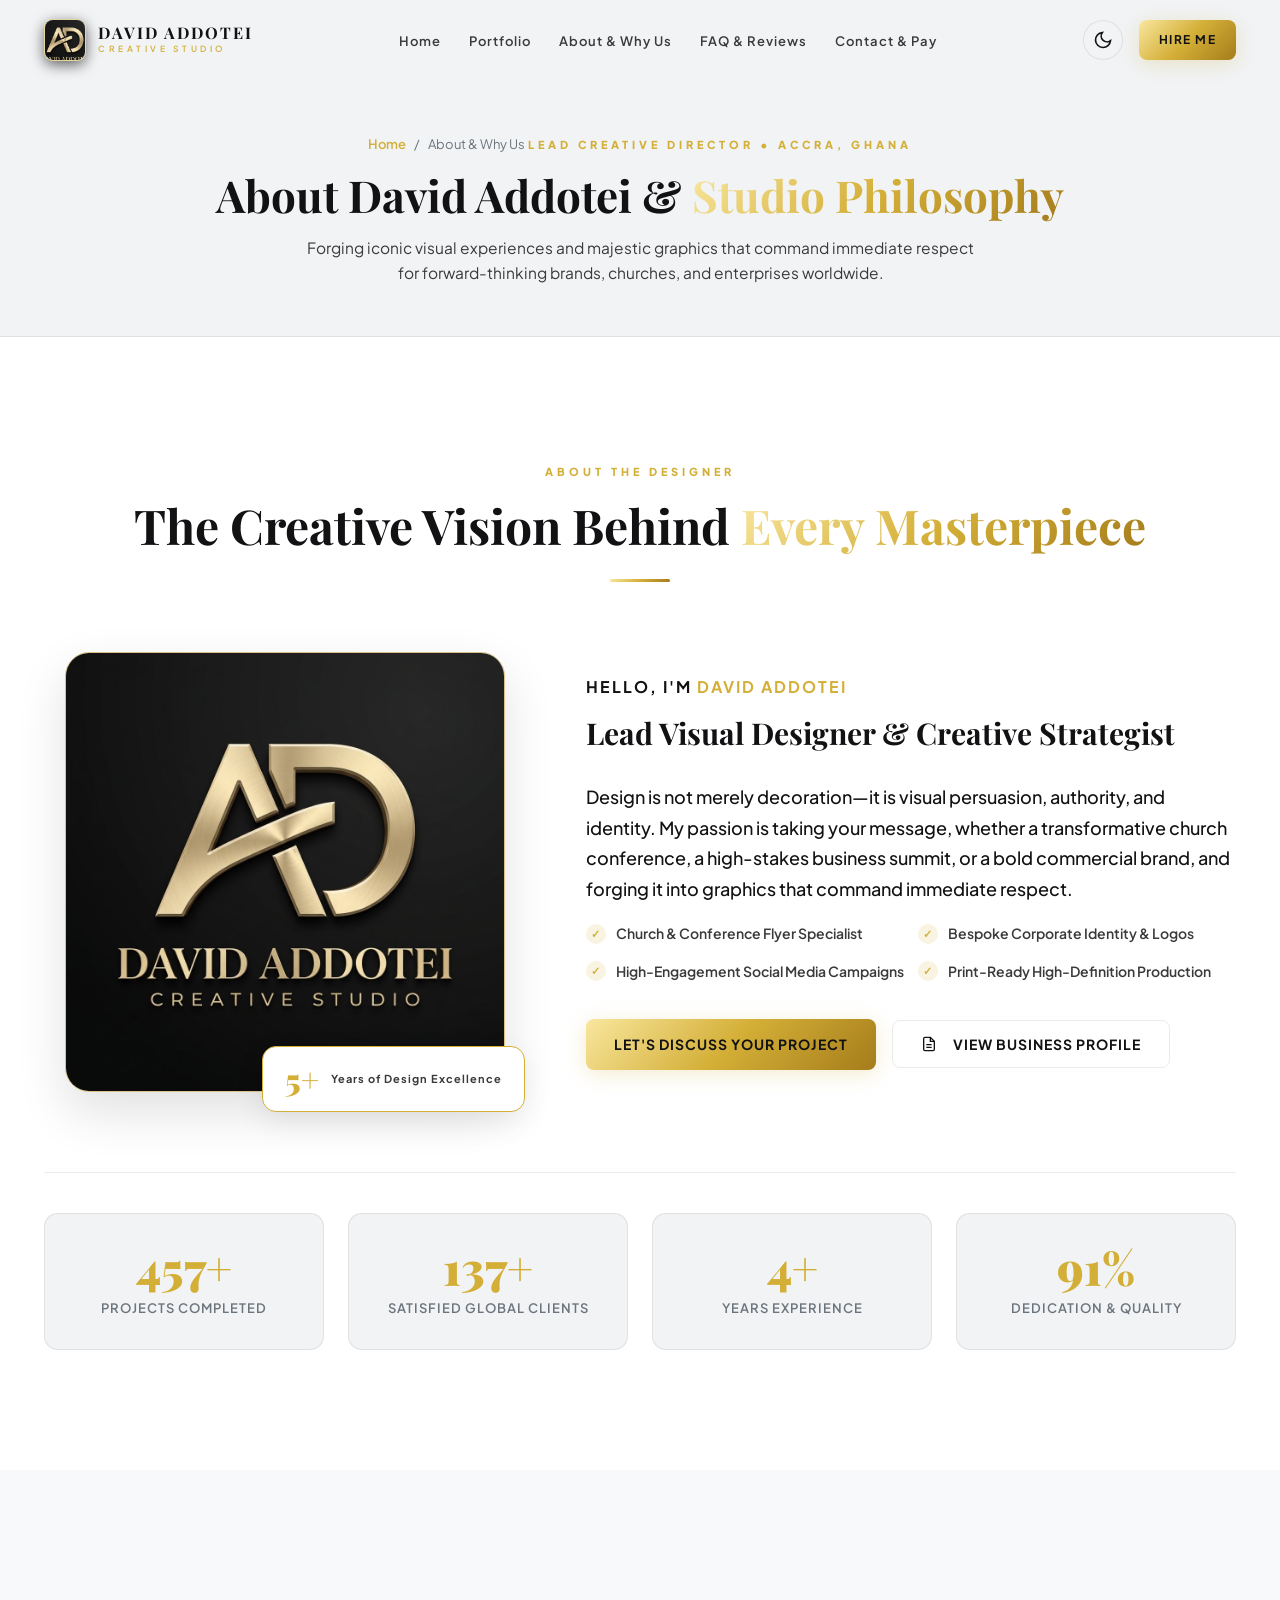
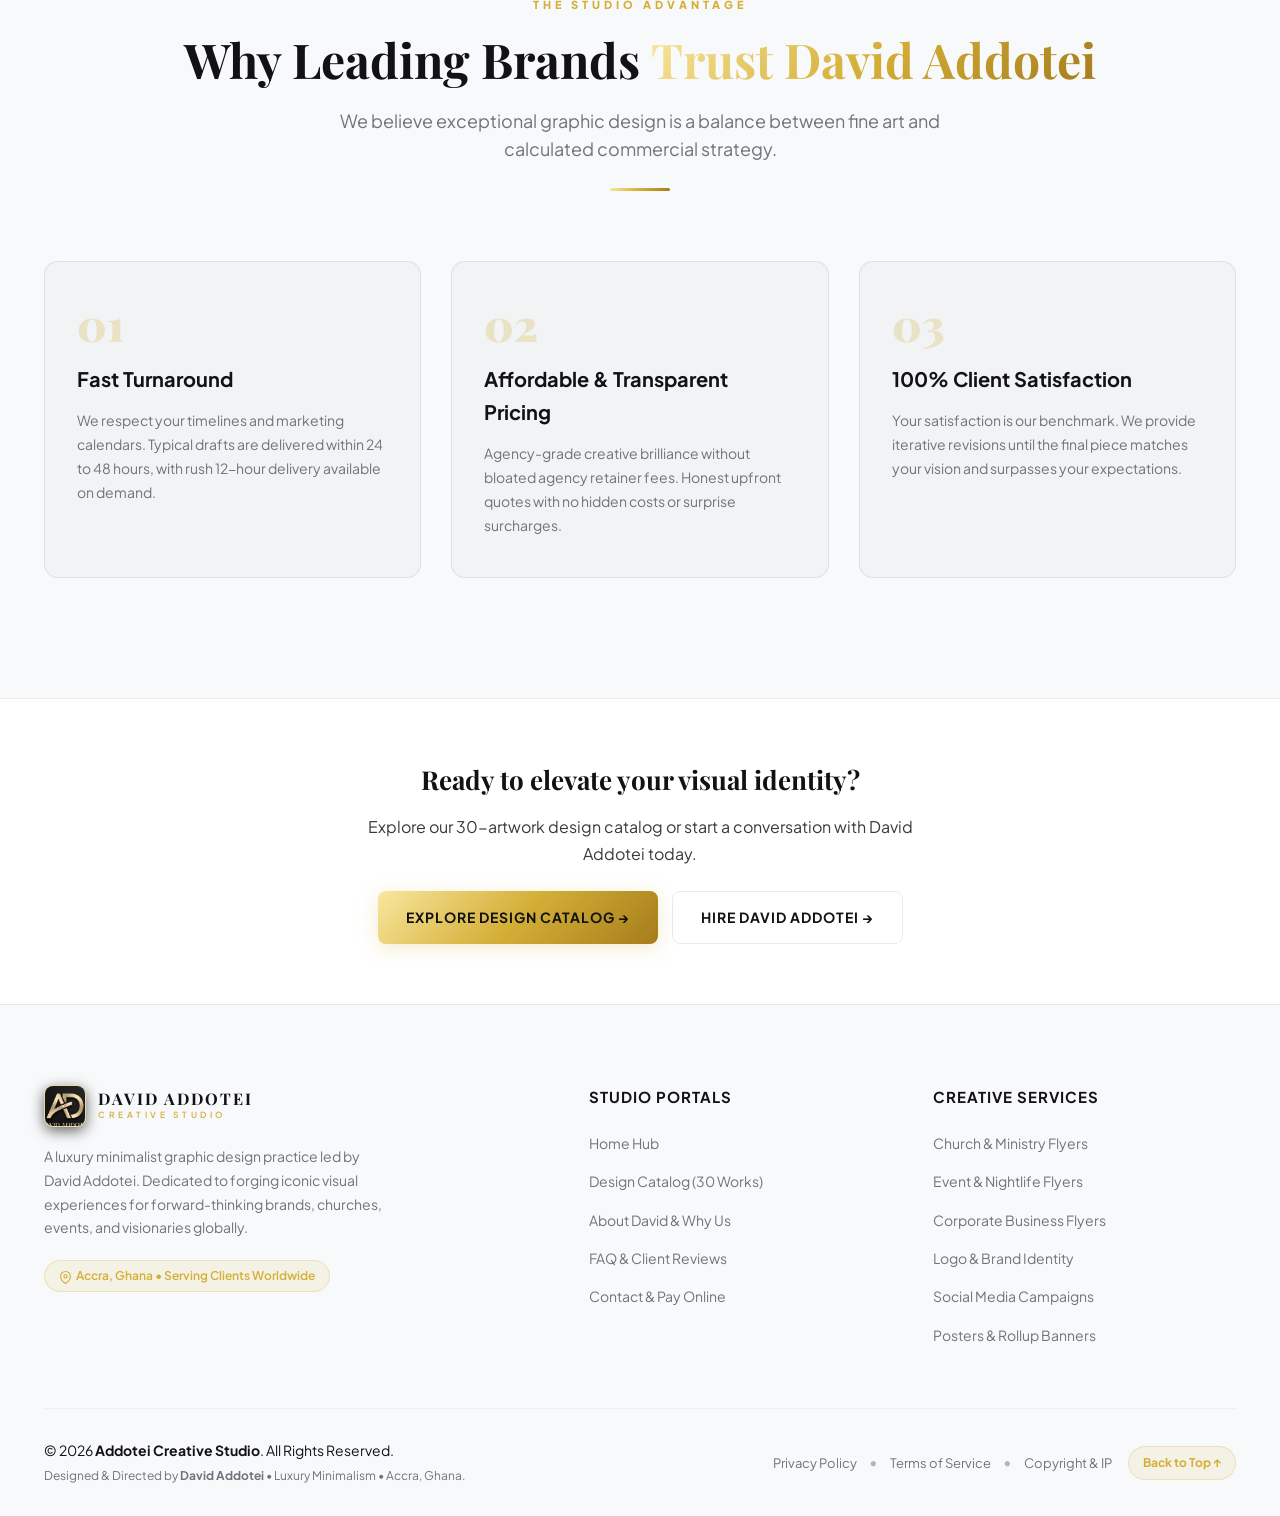
==== about.html @ db4f9761 "Refactor into clean Home Hub and 4 vital portal pages (v5.0)" ====
<!DOCTYPE html>
<html lang="en" data-theme="light">
  <head>
  <meta charset="UTF-8">
  <meta name="viewport" content="width=device-width, initial-scale=1.0">
  <script>
    (function() {
      try {
        // Force reset any old 'dark' preference to 'light' (white theme default)
        if (localStorage.getItem('acs_theme_v5_white') !== 'done') {
          localStorage.setItem('acs_theme', 'light');
          localStorage.setItem('acs_theme_v5_white', 'done');
        }
        var currentTheme = localStorage.getItem('acs_theme') || 'light';
        document.documentElement.setAttribute('data-theme', currentTheme);
      } catch(e) {
        document.documentElement.setAttribute('data-theme', 'light');
      }

      // Automatically unregister stale Service Workers and purge old caches
      if ('serviceWorker' in navigator) {
        navigator.serviceWorker.getRegistrations().then(function(regs) {
          for (var reg of regs) { reg.unregister(); }
        });
      }
      if ('caches' in window) {
        caches.keys().then(function(names) {
          for (var name of names) {
            if (name !== 'addotei-studio-v4-5') {
              caches.delete(name);
            }
          }
        });
      }
    })();
  </script>
  
  <!-- Primary Meta Tags -->
  <title>About David Addotei & Why Choose Us | Lead Creative Director</title>
  <meta name="title" content="Addotei Creative Studio | Premium Graphic Design, Branding &amp; Flyers by David Addotei">
  <meta name="description" content="Learn about David Addotei, lead visual designer and creative strategist in Accra, Ghana. Fast 24-48h turnaround, transparent pricing, and 100% satisfaction priority.">
  <meta name="keywords" content="Graphic Designer, Flyer Design, Church Flyers, Event Flyers, Business Flyers, Logo Design, Brand Identity, Social Media Graphics, Posters, David Addotei, Addotei Creative Studio, Luxury Design">
  <meta name="author" content="David Addotei">
  <meta name="robots" content="index, follow">

  <!-- Open Graph / Facebook -->
  <meta property="og:type" content="website">
  <meta property="og:url" content="https://addoteistudio.github.io/">
  <meta property="og:title" content="Addotei Creative Studio | Premium Graphic Design &amp; Visual Branding">
  <meta property="og:description" content="Award-winning flyer design, brand identity, and visual marketing for businesses, churches, events, and entrepreneurs.">
  <meta property="og:image" content="https://addoteistudio.github.io/images/portfolio/david-addotei-signature-logo.jpg">

  <!-- Twitter Card -->
  <meta property="twitter:card" content="summary_large_image">
  <meta property="twitter:url" content="https://addoteistudio.github.io/">
  <meta property="twitter:title" content="Addotei Creative Studio | David Addotei">
  <meta property="twitter:description" content="Transforming brands through iconic flyers, timeless logos, and luxury visual design.">
  <meta property="twitter:image" content="https://addoteistudio.github.io/images/portfolio/david-addotei-signature-logo.jpg">

  <!-- Favicon & App Icons -->
  <link rel="icon" type="image/png" href="images/david-addotei-monogram.png">
  <link rel="apple-touch-icon" href="images/david-addotei-monogram.png">
  <link rel="alternate icon" type="image/x-icon" href="images/app-icon.ico">
  <link rel="apple-touch-icon" sizes="192x192" href="images/icon-192.png">

  <!-- Progressive Web App (PWA) Manifest -->
  <link rel="manifest" href="manifest.json">
  <meta name="theme-color" content="#FFFFFF">
  <meta name="mobile-web-app-capable" content="yes">
  <meta name="apple-mobile-web-app-capable" content="yes">
  <meta name="apple-mobile-web-app-status-bar-style" content="black-translucent">
  <meta name="apple-mobile-web-app-title" content="Addotei Studio">
  <meta name="application-name" content="Addotei Studio">

  <!-- Google Fonts -->
  <link rel="dns-prefetch" href="https://fonts.googleapis.com">
  <link rel="dns-prefetch" href="https://fonts.gstatic.com">
  <link rel="dns-prefetch" href="https://js.paystack.co">
  <link href="https://fonts.googleapis.com/css2?family=Playfair+Display:ital,wght@0,500;0,700;0,900;1,400;1,700&family=Plus+Jakarta+Sans:wght@300;400;500;600;700;800&display=swap" rel="stylesheet">

  <!-- Main Stylesheet -->
  <link rel="stylesheet" href="style.css?v=5.0">

  <!-- Schema.org Structured Data -->
  <script type="application/ld+json">
  {
    "@context": "https://schema.org",
    "@type": "ProfessionalService",
    "name": "Addotei Creative Studio",
    "founder": {
      "@type": "Person",
      "name": "David Addotei",
      "jobTitle": "Creative Director & Lead Graphic Designer"
    },
    "description": "Premium graphic design studio specializing in event flyers, church flyers, corporate identity, logo design, and social media branding.",
    "priceRange": "$$",
    "serviceArea": {
      "@type": "AdministrativeArea",
      "name": "Global & International"
    },
    "sameAs": [
      "https://www.instagram.com/addoteicreative_studio/",
      "https://www.tiktok.com/@addoteicreative_studio",
      "https://t.me/addoteicreative_studio",
      "https://wa.me/233539554952"
    ],
    "hasOfferCatalog": {
      "@type": "OfferCatalog",
      "name": "Graphic Design Services",
      "itemListElement": [
        { "@type": "Offer", "itemOffered": { "@type": "Service", "name": "Flyer Design" } },
        { "@type": "Offer", "itemOffered": { "@type": "Service", "name": "Church Flyer Design" } },
        { "@type": "Offer", "itemOffered": { "@type": "Service", "name": "Logo & Brand Identity" } },
        { "@type": "Offer", "itemOffered": { "@type": "Service", "name": "Social Media Graphics" } }
      ]
    }
  }
  </script>
  <!-- Paystack Inline Payment Gateway SDK -->
  <!-- Paystack Inline Payment Gateway SDK (Deferred for non-blocking rendering) -->
  <!-- Paystack Inline Payment Gateway SDK (Deferred for non-blocking rendering) -->
  <script src="https://js.paystack.co/v1/inline.js" defer></script>
</head>
<body>
<!-- Preloader Screen -->
  <div id="preloader" class="preloader">
    <div class="preloader-inner">
      <div class="preloader-monogram">
        <img src="images/david-addotei-monogram.png" alt="David Addotei Official AD Monogram" class="preloader-monogram-img">
      </div>
      <h2 class="preloader-text">DAVID ADDOTEI CREATIVE STUDIO</h2>
      <div class="preloader-bar"><div class="preloader-progress"></div></div>
  <script>
    /* Ultra-fast preloader dismiss (instant UI rendering) */
    (function() {
      function dismissPreloader() {
        var p = document.getElementById('preloader');
        if (p && !p.classList.contains('fade-out')) {
          p.classList.add('fade-out');
          setTimeout(function() { p.style.display = 'none'; }, 250);
        }
      }
      if (document.readyState === 'interactive' || document.readyState === 'complete') {
        setTimeout(dismissPreloader, 80);
      } else {
        document.addEventListener('DOMContentLoaded', function() { setTimeout(dismissPreloader, 80); });
        window.addEventListener('load', dismissPreloader);
        setTimeout(dismissPreloader, 500);
      }
    })();
  </script>
    </div>
  </div>

  
  <!-- Header & Navigation -->
  <header class="site-header" id="site-header">
    <div class="container nav-container">
      <a href="index.html" class="brand-logo" aria-label="David Addotei Creative Studio Home">
        <span class="logo-mark">
          <img src="images/david-addotei-monogram.png" alt="David Addotei AD Logo" class="brand-monogram-img">
        </span>
        <span class="brand-text">
          <strong class="brand-name">DAVID ADDOTEI</strong>
          <small class="brand-sub">CREATIVE STUDIO</small>
        </span>
      </a>

      <!-- Desktop Navigation -->
      <nav class="desktop-nav" aria-label="Main Navigation">
        <ul class="nav-links">
          <li><a href="index.html" class="nav-link ">Home</a></li>
          <li><a href="portfolio.html" class="nav-link ">Portfolio</a></li>
          <li><a href="about.html" class="nav-link active">About &amp; Why Us</a></li>
          <li><a href="faq.html" class="nav-link ">FAQ &amp; Reviews</a></li>
          <li><a href="contact.html" class="nav-link ">Contact &amp; Pay</a></li>
        </ul>
      </nav>

      <!-- Action Items: Theme Switcher & Hire Button -->
      <div class="header-actions">
        <!-- Theme Toggle Button -->
        <button id="theme-toggle" class="theme-toggle-btn" aria-label="Toggle dark and light theme" title="Switch Theme">
          <span class="theme-icon sun-icon" aria-hidden="true">
            <svg viewBox="0 0 24 24" width="20" height="20" fill="none" stroke="currentColor" stroke-width="2">
              <circle cx="12" cy="12" r="5"></circle>
              <line x1="12" y1="1" x2="12" y2="3"></line>
              <line x1="12" y1="21" x2="12" y2="23"></line>
              <line x1="4.22" y1="4.22" x2="5.64" y2="5.64"></line>
              <line x1="18.36" y1="18.36" x2="19.78" y2="19.78"></line>
              <line x1="1" y1="12" x2="3" y2="12"></line>
              <line x1="21" y1="12" x2="23" y2="12"></line>
              <line x1="4.22" y1="19.78" x2="5.64" y2="18.36"></line>
              <line x1="18.36" y1="5.64" x2="19.78" y2="4.22"></line>
            </svg>
          </span>
          <span class="theme-icon moon-icon" aria-hidden="true">
            <svg viewBox="0 0 24 24" width="20" height="20" fill="none" stroke="currentColor" stroke-width="2">
              <path d="M21 12.79A9 9 0 1 1 11.21 3 7 7 0 0 0 21 12.79z"></path>
            </svg>
          </span>
        </button>

        <a href="contact.html" class="btn btn-gold btn-sm hide-mobile">Hire Me</a>

        <!-- Mobile Hamburger Toggle -->
        <button id="menu-toggle" class="menu-toggle-btn" aria-label="Toggle mobile menu" aria-expanded="false">
          <span class="hamburger-bar"></span>
          <span class="hamburger-bar"></span>
          <span class="hamburger-bar"></span>
        </button>
      </div>
    </div>

    <!-- Mobile Drawer Menu -->
    <div id="mobile-menu" class="mobile-drawer" aria-hidden="true">
      <ul class="mobile-nav-links">
        <li><a href="index.html" class="mobile-nav-link ">Home</a></li>
        <li><a href="portfolio.html" class="mobile-nav-link ">Portfolio Catalog</a></li>
        <li><a href="about.html" class="mobile-nav-link active">About &amp; Why Us</a></li>
        <li><a href="faq.html" class="mobile-nav-link ">FAQ &amp; Reviews</a></li>
        <li><a href="contact.html" class="mobile-nav-link ">Contact &amp; Pay Online</a></li>
      </ul>
      <div class="mobile-menu-cta">
        <a href="contact.html" class="btn btn-gold btn-block mobile-nav-link">Hire Me Now</a>
      </div>
    </div>
  </header>

  <main>
    <!-- Page Hero Banner -->
    <section class="page-hero">
      <div class="container">
        <nav class="page-breadcrumb" aria-label="Breadcrumb">
          <a href="index.html">Home</a>
          <span>/</span>
          <span>About &amp; Why Us</span>
        </nav>
        <span class="section-tag">LEAD CREATIVE DIRECTOR &bull; ACCRA, GHANA</span>
        <h1 class="page-hero-title">About David Addotei &amp; <span class="gold-gradient-text">Studio Philosophy</span></h1>
        <p class="page-hero-desc">
          Forging iconic visual experiences and majestic graphics that command immediate respect for forward-thinking brands, churches, and enterprises worldwide.
        </p>
      </div>
    </section>

<!-- Section 2: About -->
    <section id="about" class="section about-section">
      <div class="container">
        <div class="section-header text-center">
          <span class="section-tag">ABOUT THE DESIGNER</span>
          <h2 class="section-title">The Creative Vision Behind <span class="gold-gradient-text">Every Masterpiece</span></h2>
          <div class="title-divider"></div>
        </div>

        <div class="about-grid">
          <!-- Profile Card / Illustration -->
          <div class="about-media-col">
            <div class="profile-card">
              <div class="profile-img-wrapper">
                <img src="images/portfolio/david-addotei-signature-logo.jpg" alt="David Addotei - Official Executive Studio Monogram" class="profile-img" loading="lazy" decoding="async">
              </div>
              <div class="profile-badge-float">
                <span class="badge-years">5+</span>
                <span class="badge-label">Years of Design Excellence</span>
              </div>
            </div>
          </div>

          <!-- Bio & Core Philosophy -->
          <div class="about-text-col">
            <h3 class="about-greeting">Hello, I'm <span class="gold-text">David Addotei</span></h3>
            <h4 class="about-role">Lead Visual Designer &amp; Creative Strategist</h4>
            
            <p class="about-lead">
              Design is not merely decoration&mdash;it is visual persuasion, authority, and identity. My passion is taking your message, whether a transformative church conference, a high-stakes business summit, or a bold commercial brand, and forging it into graphics that command immediate respect.
            </p>

            <div class="about-specialties">
              <div class="specialty-item">
                <span class="check-icon">&#10003;</span>
                <span>Church &amp; Conference Flyer Specialist</span>
              </div>
              <div class="specialty-item">
                <span class="check-icon">&#10003;</span>
                <span>Bespoke Corporate Identity &amp; Logos</span>
              </div>
              <div class="specialty-item">
                <span class="check-icon">&#10003;</span>
                <span>High-Engagement Social Media Campaigns</span>
              </div>
              <div class="specialty-item">
                <span class="check-icon">&#10003;</span>
                <span>Print-Ready High-Definition Production</span>
              </div>
            </div>

            <div class="about-cta">
              <a href="contact.html" class="btn btn-gold">Let's Discuss Your Project</a>
              <button type="button" class="btn btn-outline" data-modal-open="business-profile-modal">
                <svg viewBox="0 0 24 24" width="16" height="16" fill="none" stroke="currentColor" stroke-width="2" style="display:inline-block; vertical-align:middle; margin-right:6px;" aria-hidden="true"><path d="M14 2H6a2 2 0 0 0-2 2v16a2 2 0 0 0 2 2h12a2 2 0 0 0 2-2V8z"></path><polyline points="14 2 14 8 20 8"></polyline><line x1="16" y1="13" x2="8" y2="13"></line><line x1="16" y1="17" x2="8" y2="17"></line></svg><span>View Business Profile</span>
              </button>
            </div>
          </div>
        </div>

        <!-- Animated Statistics Counters -->
        <div class="stats-grid" id="stats-counter">
          <div class="stat-card">
            <div class="stat-number-wrapper">
              <span class="stat-number" data-target="500">500</span>
              <span class="stat-plus">+</span>
            </div>
            <p class="stat-label">Projects Completed</p>
          </div>

          <div class="stat-card">
            <div class="stat-number-wrapper">
              <span class="stat-number" data-target="150">150</span>
              <span class="stat-plus">+</span>
            </div>
            <p class="stat-label">Satisfied Global Clients</p>
          </div>

          <div class="stat-card">
            <div class="stat-number-wrapper">
              <span class="stat-number" data-target="5">5</span>
              <span class="stat-plus">+</span>
            </div>
            <p class="stat-label">Years Experience</p>
          </div>

          <div class="stat-card">
            <div class="stat-number-wrapper">
              <span class="stat-number" data-target="100">100</span>
              <span class="stat-plus">%</span>
            </div>
            <p class="stat-label">Dedication &amp; Quality</p>
          </div>
        </div>
      </div>
    </section>

    
<!-- Section 6: Why Choose Me -->
    <section id="why-me" class="section why-section">
      <div class="container">
        <div class="section-header text-center">
          <span class="section-tag">THE STUDIO ADVANTAGE</span>
          <h2 class="section-title">Why Leading Brands <span class="gold-gradient-text">Trust David Addotei</span></h2>
          <p class="section-subtitle">We believe exceptional graphic design is a balance between fine art and calculated commercial strategy.</p>
          <div class="title-divider"></div>
        </div>

        <div class="why-grid">
          
          <div class="why-card">
            <div class="why-number">01</div>
            <h3 class="why-title">Fast Turnaround</h3>
            <p class="why-desc">We respect your timelines and marketing calendars. Typical drafts are delivered within 24 to 48 hours, with rush 12-hour delivery available on demand.</p>
          </div>

          <div class="why-card">
            <div class="why-number">02</div>
            <h3 class="why-title">Affordable &amp; Transparent Pricing</h3>
            <p class="why-desc">Agency-grade creative brilliance without bloated agency retainer fees. Honest upfront quotes with no hidden costs or surprise surcharges.</p>
          </div>

          <div class="why-card">
            <div class="why-number">03</div>
            <h3 class="why-title">100% Client Satisfaction</h3>
            <p class="why-desc">Your satisfaction is our benchmark. We provide iterative revisions until the final piece matches your vision and surpasses your expectations.</p>
          </div>

        </div>
      </div>
    </section>

    

    <!-- Bottom Page CTA Banner -->
    <section class="section" style="padding: 60px 0; background-color: var(--bg-secondary); border-top: 1px solid var(--border-color);">
      <div class="container text-center">
        <h3 style="font-family: var(--font-serif); font-size: 26px; margin-bottom: 12px; color: var(--text-primary);">Ready to elevate your visual identity?</h3>
        <p style="color: var(--text-secondary); max-width: 600px; margin: 0 auto 24px;">Explore our 30-artwork design catalog or start a conversation with David Addotei today.</p>
        <div style="display: flex; gap: 14px; justify-content: center; flex-wrap: wrap;">
          <a href="portfolio.html" class="btn btn-gold btn-md">Explore Design Catalog &rarr;</a>
          <a href="contact.html" class="btn btn-outline btn-md">Hire David Addotei &rarr;</a>
        </div>
      </div>
    </section>
  </main>

  <!-- Section: Footer -->
  <footer class="site-footer">
    <div class="container footer-container">
      <div class="footer-grid">
        
        <!-- Brand & Bio Col -->
        <div class="footer-brand-col">
          <a href="index.html" class="brand-logo footer-logo" aria-label="David Addotei Creative Studio Home">
            <span class="logo-mark">
              <img src="images/david-addotei-monogram.png" alt="David Addotei AD Logo" class="brand-monogram-img">
            </span>
            <span class="brand-text">
              <strong class="brand-name">DAVID ADDOTEI</strong>
              <small class="brand-sub">CREATIVE STUDIO</small>
            </span>
          </a>
          <p class="footer-bio">
            A luxury minimalist graphic design practice led by David Addotei. Dedicated to forging iconic visual experiences for forward-thinking brands, churches, events, and visionaries globally.
          </p>
          <div class="footer-badge-pill">
            <svg viewBox="0 0 24 24" width="13" height="13" fill="none" stroke="currentColor" stroke-width="2" aria-hidden="true" style="display:inline-block; vertical-align:middle; margin-right:4px;"><path d="M21 10c0 7-9 13-9 13s-9-6-9-13a9 9 0 0 1 18 0z"></path><circle cx="12" cy="10" r="3"></circle></svg><span>Accra, Ghana &bull; Serving Clients Worldwide</span>
          </div>
        </div>

        <!-- Quick Navigation Col -->
        <div class="footer-links-col">
          <h4 class="footer-heading">Studio Portals</h4>
          <ul class="footer-links">
            <li><a href="index.html">Home Hub</a></li>
            <li><a href="portfolio.html">Design Catalog (30 Works)</a></li>
            <li><a href="about.html">About David &amp; Why Us</a></li>
            <li><a href="faq.html">FAQ &amp; Client Reviews</a></li>
            <li><a href="contact.html">Contact &amp; Pay Online</a></li>
          </ul>
        </div>

        <!-- Creative Services Col -->
        <div class="footer-links-col">
          <h4 class="footer-heading">Creative Services</h4>
          <ul class="footer-links">
            <li><a href="portfolio.html">Church &amp; Ministry Flyers</a></li>
            <li><a href="portfolio.html">Event &amp; Nightlife Flyers</a></li>
            <li><a href="portfolio.html">Corporate Business Flyers</a></li>
            <li><a href="portfolio.html">Logo &amp; Brand Identity</a></li>
            <li><a href="portfolio.html">Social Media Campaigns</a></li>
            <li><a href="portfolio.html">Posters &amp; Rollup Banners</a></li>
          </ul>
        </div>
      </div>

      <!-- Bottom Footer: Copyright & Legal & Navigation -->
      <div class="footer-bottom-bar">
        <div class="footer-copyright-wrap">
          <div class="footer-copyright-main">
            &copy; <span id="current-year">2026</span> <strong>Addotei Creative Studio</strong>. All Rights Reserved.
          </div>
          <div class="footer-copyright-sub">
            Designed &amp; Directed by <strong>David Addotei</strong> &bull; Luxury Minimalism &bull; Accra, Ghana.
          </div>
        </div>

        <div class="footer-bottom-actions">
          <div class="footer-legal-links">
            <button type="button" class="legal-link-btn" data-modal-open="privacy-modal">Privacy Policy</button>
            <span class="legal-sep">&bull;</span>
            <button type="button" class="legal-link-btn" data-modal-open="terms-modal">Terms of Service</button>
            <span class="legal-sep">&bull;</span>
            <button type="button" class="legal-link-btn" data-modal-open="copyright-modal">Copyright &amp; IP</button>
          </div>
          <a href="#site-header" class="footer-back-top-link">Back to Top &uarr;</a>
        </div>
      </div>

    </div>
  </footer>
  <!-- Floating Back to Top Button -->
  <button id="back-to-top" class="back-to-top-btn" aria-label="Back to top of page" title="Back to top">
    <svg viewBox="0 0 24 24" width="22" height="22" fill="none" stroke="currentColor" stroke-width="2.5">
      <polyline points="18 15 12 9 6 15"></polyline>
    </svg>
  </button>

  <!-- Floating Anti-Theft Toast Notification -->
  <div id="anti-theft-toast" class="anti-theft-toast" aria-live="polite">
    <span class="toast-icon"><svg viewBox="0 0 24 24" width="16" height="16" fill="none" stroke="currentColor" stroke-width="2" aria-hidden="true" style="display:inline-block; vertical-align:middle;"><path d="M12 22s8-4 8-10V5l-8-3-8 3v7c0 6 8 10 8 10z"></path></svg></span>
    <span class="toast-text">Artwork Protected &bull; &copy; Addotei Creative Studio</span>
  </div>
<!-- =========================================================================
       OFFICIAL STUDIO BUSINESS PROFILE DOSSIER MODAL
       ========================================================================= -->
  <div id="business-profile-modal" class="legal-modal" aria-hidden="true" role="dialog" aria-labelledby="profile-modal-title">
    <div class="legal-modal-backdrop" data-modal-close></div>
    <div class="legal-modal-card business-dossier-card">
      <div class="legal-modal-header dossier-header">
        <div class="dossier-header-branding">
          <span class="dossier-emblem"><img src="images/david-addotei-monogram.png" alt="AD" class="dossier-monogram-img"></span>
          <div>
            <span class="legal-badge">OFFICIAL CAPABILITY DOSSIER</span>
            <h3 id="profile-modal-title" class="legal-modal-title">Addotei Creative Studio</h3>
            <p class="legal-modal-subtitle">Bespoke Visual Architecture &bull; Accra, Ghana &bull; Serving Global Clients</p>
          </div>
        </div>
        <button type="button" class="legal-close-btn" data-modal-close aria-label="Close Business Profile Modal">&times;</button>
      </div>

      <div class="legal-modal-body dossier-body">
        
        <!-- Section 1: Executive Summary -->
        <div class="dossier-section">
          <h4 class="dossier-section-title">1. Executive Overview &amp; Studio Direction</h4>
          <p>
            <strong>Addotei Creative Studio</strong> is an independent luxury minimalist graphic design practice founded and directed by <strong>David Addotei</strong>. Operating from Accra, Ghana, the studio engineers high-impact event publicity, reverent church visuals, corporate branding, and modern vector identities for clients worldwide.
          </p>
          <div class="dossier-key-stats">
            <div class="dossier-stat-box">
              <strong>500+</strong>
              <small>Artworks Delivered</small>
            </div>
            <div class="dossier-stat-box">
              <strong>24-48h</strong>
              <small>Turnaround SLA</small>
            </div>
            <div class="dossier-stat-box">
              <strong>100%</strong>
              <small>Commercial IP Transfer</small>
            </div>
            <div class="dossier-stat-box">
              <strong>Global</strong>
              <small>Ghana, UK, US, Diaspora</small>
            </div>
          </div>
        </div>

        <!-- Section 2: Core Competencies Matrix -->
        <div class="dossier-section">
          <h4 class="dossier-section-title">2. Core Competency Disciplines</h4>
          <div class="dossier-competencies-grid">
            <div class="competency-card">
              <h5>&#10024; Event &amp; Nightlife Flyers</h5>
              <p>High-energy VIP galas, music concerts, nightlife publicity, anniversary celebrations, and ticketing promotional artwork.</p>
            </div>
            <div class="competency-card">
              <h5>&#9962; Church &amp; Ministry Graphics</h5>
              <p>Reverent spiritual posters, prophetic revivals, worship nights, national conventions, sermon series, and social broadcasts.</p>
            </div>
            <div class="competency-card">
              <h5>&#128188; Corporate &amp; Business Flyers</h5>
              <p>Executive summits, product launches, corporate capability profiles, financial conferences, and institutional publications.</p>
            </div>
            <div class="competency-card">
              <h5>&#127912; Brand Identity &amp; Logo Suites</h5>
              <p>Bespoke monograms, modern minimal vector trademarks, color typography palettes, and commercial brand guidelines.</p>
            </div>
            <div class="competency-card">
              <h5>&#128444;&#65039; Posters &amp; Rollup Banners</h5>
              <p>Large-format 300 DPI exhibition graphics, pull-up banners, stage backdrops, and billboard-grade vector outputs.</p>
            </div>
            <div class="competency-card">
              <h5>&#128241; Social Media Campaign Kits</h5>
              <p>Instagram carousels, TikTok vertical covers, WhatsApp status announcements, and high-conversion ad creatives.</p>
            </div>
          </div>
        </div>

        <!-- Section 3: Technical Capabilities & Standards -->
        <div class="dossier-section">
          <h4 class="dossier-section-title">3. Technical Software Stack &amp; Deliverables</h4>
          <div class="dossier-pills-wrap">
            <span class="dossier-pill">Adobe Photoshop CC</span>
            <span class="dossier-pill">Adobe Illustrator CC</span>
            <span class="dossier-pill">Apple iPad Pro &amp; Pencil</span>
            <span class="dossier-pill">Procreate Digital Canvas</span>
            <span class="dossier-pill">CMYK 300 DPI Print Standards</span>
            <span class="dossier-pill">RGB Screen Optimized</span>
            <span class="dossier-pill">Vector SVG / EPS</span>
            <span class="dossier-pill">Ultra-HD 4K Previews</span>
          </div>
        </div>

        <!-- Section 4: Operational Terms & Guarantees -->
        <div class="dossier-section">
          <h4 class="dossier-section-title">4. Studio Guarantees &amp; Commercial Terms</h4>
          <ul class="dossier-guarantees-list">
            <li><strong>Production Turnaround:</strong> Standard delivery within 24 to 48 hours; express rush delivery available upon brief clearance.</li>
            <li><strong>Revision Commitment:</strong> Up to 2 to 3 revision rounds per commission for perfection and text accuracy.</li>
            <li><strong>Intellectual Property:</strong> 100% full commercial rights transfer to client upon final invoice settlement.</li>
            <li><strong>Confidentiality:</strong> Non-disclosure guaranteed for pre-launch event announcements and corporate initiatives.</li>
          </ul>
        </div>

        <!-- Section 5: Direct Studio Contact -->
        <div class="dossier-contact-box">
          <div class="dossier-contact-info">
            <strong>Ready to commission Addotei Creative Studio?</strong>
            <span>Lead Creative Director: <strong>David Addotei</strong> &bull; Accra, Ghana</span>
          </div>
          <div class="dossier-cta-btns">
            <a href="https://wa.me/233539554952?text=Hello%20David%2C%20I%20have%20reviewed%20your%20Business%20Profile%20and%20would%20like%20to%20commission%20a%20project." target="_blank" rel="noopener noreferrer" class="btn btn-gold btn-sm">
              <svg viewBox="0 0 24 24" width="14" height="14" fill="currentColor" aria-hidden="true" style="display:inline-block; vertical-align:middle; margin-right:5px;"><path d="M12.031 6.172c-3.181 0-5.767 2.586-5.768 5.766-.001 1.298.38 2.27 1.019 3.287l-.582 2.128 2.182-.573c.978.58 1.911.928 3.145.929 3.178 0 5.767-2.587 5.768-5.766.001-3.187-2.575-5.77-5.764-5.771zm3.392 8.244c-.144.405-.837.774-1.17.824-.299.045-.677.063-1.092-.069-.252-.08-.575-.187-.988-.365-1.739-.751-2.874-2.502-2.961-2.617-.087-.116-.708-.94-.708-1.793s.448-1.273.607-1.446c.159-.173.346-.217.462-.217l.332.007c.106.005.249-.04.39.298.144.347.491 1.2.534 1.287.043.087.072.188.014.304-.058.116-.087.188-.173.289l-.26.304c-.087.086-.177.18-.076.354.101.174.449.741.964 1.201.662.591 1.221.774 1.394.86.174.086.275.072.376-.043.101-.116.433-.506.549-.68.116-.173.231-.145.39-.086s1.011.477 1.184.564.289.13.332.202c.045.072.045.419-.099.824z"/></svg><span>Instant WhatsApp Booking</span>
            </a>
            <a href="mailto:d8222815@gmail.com?subject=Project%20Inquiry%20-%20Addotei%20Creative%20Studio" class="btn btn-outline btn-sm"><svg viewBox="0 0 24 24" width="14" height="14" fill="none" stroke="currentColor" stroke-width="2" aria-hidden="true" style="display:inline-block; vertical-align:middle; margin-right:5px;"><path d="M4 4h16c1.1 0 2 .9 2 2v12c0 1.1-.9 2-2 2H4c-1.1 0-2-.9-2-2V6c0-1.1.9-2 2-2z"></path><polyline points="22,6 12,13 2,6"></polyline></svg><span>Email Project Brief</span></a>
          </div>
        </div>

      </div>

      <div class="legal-modal-footer">
        <button type="button" class="btn btn-sm btn-gold" data-modal-close>Close Profile</button>
      </div>
    </div>
  </div>

    
<!-- Modal 1: Privacy Policy -->
  <div id="privacy-modal" class="legal-modal" aria-hidden="true" role="dialog" aria-labelledby="privacy-modal-title">
    <div class="legal-modal-backdrop" data-modal-close></div>
    <div class="legal-modal-card">
      <div class="legal-modal-header">
        <div>
          <span class="legal-badge">DATA PROTECTION</span>
          <h3 id="privacy-modal-title" class="legal-modal-title">Studio Privacy Policy</h3>
          <p class="legal-modal-subtitle">Addotei Creative Studio &bull; Effective Date: January 2026</p>
        </div>
        <button type="button" class="legal-close-btn" data-modal-close aria-label="Close Privacy Policy Modal">&times;</button>
      </div>

      <div class="legal-modal-body">
        <h4>1. Information We Collect</h4>
        <p>When you submit a project brief through our website, we collect your <strong>Full Name, Email Address, Phone / WhatsApp Number</strong>, and project descriptions. We do not collect cookies for tracking or sell behavioral data.</p>

        <h4>2. Purpose of Collection</h4>
        <p>Your contact details are strictly utilized to:</p>
        <ul>
          <li>Evaluate design scope, calculate turnaround, and issue project estimates.</li>
          <li>Communicate revisions, proofs, and delivery files directly with you.</li>
          <li>Invoice completed work accurately.</li>
        </ul>

        <h4>3. Absolute Zero-Spam Pledge</h4>
        <p>We respect your inbox and messaging space. We <strong>never</strong> sell, rent, lease, or monetize your email or phone number with third-party advertisers, data brokers, or marketing lists.</p>

        <h4>4. Project Brief Confidentiality (NDA Standard)</h4>
        <p>We treat all unreleased event graphics, church conventions, unannounced business initiatives, and brand launch assets as strictly confidential prior to your public launch.</p>

        <h4>5. Data Deletion &amp; Rights</h4>
        <p>You have the right to request deletion of your contact records from our studio database at any time. Simply email <a href="mailto:d8222815@gmail.com" class="gold-text">d8222815@gmail.com</a> with the subject "Data Erasure".</p>
      </div>

      <div class="legal-modal-footer">
        <button type="button" class="btn btn-sm btn-gold" data-modal-close>Understood &amp; Close</button>
      </div>
    </div>
  </div>

  <!-- Modal 2: Terms of Service -->
  <div id="terms-modal" class="legal-modal" aria-hidden="true" role="dialog" aria-labelledby="terms-modal-title">
    <div class="legal-modal-backdrop" data-modal-close></div>
    <div class="legal-modal-card">
      <div class="legal-modal-header">
        <div>
          <span class="legal-badge">CLIENT AGREEMENT</span>
          <h3 id="terms-modal-title" class="legal-modal-title">Terms of Service</h3>
          <p class="legal-modal-subtitle">Project Policies &amp; Creative Deliverables Standards</p>
        </div>
        <button type="button" class="legal-close-btn" data-modal-close aria-label="Close Terms of Service Modal">&times;</button>
      </div>

      <div class="legal-modal-body">
        <h4>1. Studio Engagement</h4>
        <p>By commissioning Addotei Creative Studio (led by Creative Director David Addotei), you agree to these standard project terms. Work begins upon receipt of a confirmed project brief and commitment deposit.</p>

        <h4>2. Deposit &amp; Payment Schedule</h4>
        <ul>
          <li>A <strong>50% commitment deposit</strong> is required upfront before design drafting and concept exploration begins.</li>
          <li>The remaining <strong>50% balance</strong> is payable upon your approval of the final watermark proof, prior to releasing unwatermarked 300 DPI master print and web files.</li>
          <li>Accepted channels include MTN Mobile Money, Telecel Cash, Direct Bank Transfer, and PayPal.</li>
        </ul>

        <h4>3. Revision Policy</h4>
        <p>Every standard design package includes up to <strong>2 to 3 rounds of revisions</strong> (text changes, color tweaks, element sizing, speaker photo replacements). Drastic scope changes requested after initial brief approval (e.g. changing the entire event concept, date, or new theme) are billed as a new design.</p>

        <h4>4. Production Turnaround</h4>
        <p>Standard turnaround is <strong>24 to 48 hours</strong> from deposit clearance and asset receipt (high-res photos, approved text). Delays in client feedback or missing content may extend production timelines.</p>

        <h4>5. Cancellations &amp; Refunds</h4>
        <p>Because creative design reserves dedicated studio labor and hours, deposits are non-refundable once initial concept drafting has commenced.</p>
      </div>

      <div class="legal-modal-footer">
        <button type="button" class="btn btn-sm btn-gold" data-modal-close>Accept &amp; Close</button>
      </div>
    </div>
  </div>

  <!-- Modal 3: Copyright & IP Notice -->
  <div id="copyright-modal" class="legal-modal" aria-hidden="true" role="dialog" aria-labelledby="copyright-modal-title">
    <div class="legal-modal-backdrop" data-modal-close></div>
    <div class="legal-modal-card">
      <div class="legal-modal-header">
        <div>
          <span class="legal-badge">INTELLECTUAL PROPERTY</span>
          <h3 id="copyright-modal-title" class="legal-modal-title">Copyright &amp; Ownership</h3>
          <p class="legal-modal-subtitle">Creative Rights, Commercial Ownership &amp; Portfolio Usage</p>
        </div>
        <button type="button" class="legal-close-btn" data-modal-close aria-label="Close Copyright Modal">&times;</button>
      </div>

      <div class="legal-modal-body">
        <h4>1. 100% Commercial Rights Transfer</h4>
        <p>Upon full settlement of the final invoice, full and unrestricted <strong>commercial usage rights</strong> to the approved design deliverables transfer 100% to you (the client). You may print, distribute, publish, and advertise the final design without recurring license fees.</p>

        <h4>2. Studio Portfolio Showcase Rights</h4>
        <p>Addotei Creative Studio retains the customary professional right to exhibit completed artworks across studio portfolios, social media showcases, and marketing archives as demonstrations of creative caliber.</p>

        <h4>3. Originality &amp; Licensed Assets</h4>
        <p>We guarantee all compositions are crafted with original creative layouts. Any incorporated third-party typefaces, textures, or stock photography conform to commercial licensing standards.</p>

        <h4>4. Anti-Theft &amp; Web Scraping Notice</h4>
        <p>All portfolio items, mockups, vector artwork, and flyer samples displayed on this website are the intellectual property of Addotei Creative Studio. Unauthorized downloading, scraping, watermark removal, or commercial resale of our portfolio artwork is strictly prohibited and subject to DMCA takedowns.</p>
      </div>

      <div class="legal-modal-footer">
        <button type="button" class="btn btn-sm btn-gold" data-modal-close>Close</button>
      </div>
    </div>
  </div>

  

  <!-- Main JavaScript File -->
  <script src="script.js?v=5.0"></script>
</body>
</html>
---- style.css ----
/* ==========================================================================
   ADDOTEI CREATIVE STUDIO - MAIN STYLESHEET
   Design Style: Luxury Minimalism
   Colors: Black (#111111), White (#FFFFFF), Gold (#D4AF37)
   ========================================================================== */

/* --------------------------------------------------------------------------
   1. CSS Custom Properties / Design Tokens
   -------------------------------------------------------------------------- */
:root {
  /* Brand Palette */
  --color-gold: #D4AF37;
  --color-gold-light: #F7DF94;
  --color-gold-dark: #A57C1B;
  --color-gold-glow: rgba(212, 175, 55, 0.25);
  --color-gold-gradient: linear-gradient(135deg, #F9E79F 0%, #D4AF37 50%, #A57C1B 100%);
  
  /* Light / White Mode Default Theme */
  --bg-primary: #F8F9FA;
  --bg-secondary: #FFFFFF;
  --bg-surface: #F1F3F5;
  --bg-surface-elevated: #FFFFFF;
  --bg-glass: rgba(255, 255, 255, 0.88);
  --bg-glass-card: rgba(255, 255, 255, 0.85);
  
  --text-primary: #121214;
  --text-secondary: #3A3A3C;
  --text-muted: #6C757D;
  
  --border-color: rgba(0, 0, 0, 0.08);
  --border-subtle: rgba(0, 0, 0, 0.04);
  --border-gold: rgba(184, 134, 11, 0.5);
  
  --shadow-sm: 0 4px 12px rgba(0, 0, 0, 0.06);
  --shadow-md: 0 10px 30px rgba(0, 0, 0, 0.08);
  --shadow-lg: 0 20px 50px rgba(0, 0, 0, 0.12);
  --shadow-gold: 0 8px 30px rgba(212, 175, 55, 0.2);
  
  /* Typography */
  --font-serif: 'Playfair Display', Georgia, serif;
  --font-sans: 'Plus Jakarta Sans', -apple-system, BlinkMacSystemFont, 'Segoe UI', Roboto, sans-serif;
  
  /* Layout & Spacing */
  --container-max: 1240px;
  --nav-height: 80px;
  --radius-sm: 8px;
  --radius-md: 14px;
  --radius-lg: 24px;
  --radius-full: 9999px;
  
  /* Transitions */
  --transition-fast: 0.2s cubic-bezier(0.4, 0, 0.2, 1);
  --transition-smooth: 0.35s cubic-bezier(0.16, 1, 0.3, 1);
  --transition-slow: 0.6s cubic-bezier(0.16, 1, 0.3, 1);
}

/* Explicit Light Theme (White) */
[data-theme="light"] {
  --bg-primary: #F8F9FA;
  --bg-secondary: #FFFFFF;
  --bg-surface: #F1F3F5;
  --bg-surface-elevated: #FFFFFF;
  --bg-glass: rgba(255, 255, 255, 0.88);
  --bg-glass-card: rgba(255, 255, 255, 0.85);
  
  --text-primary: #121214;
  --text-secondary: #3A3A3C;
  --text-muted: #6C757D;
  
  --border-color: rgba(0, 0, 0, 0.08);
  --border-subtle: rgba(0, 0, 0, 0.04);
  --border-gold: rgba(184, 134, 11, 0.5);
  
  --shadow-sm: 0 4px 12px rgba(0, 0, 0, 0.06);
  --shadow-md: 0 10px 30px rgba(0, 0, 0, 0.08);
  --shadow-lg: 0 20px 50px rgba(0, 0, 0, 0.12);
  --shadow-gold: 0 8px 30px rgba(212, 175, 55, 0.2);
}

/* Dark Theme Overrides (Obsidian Black & Brushed Gold) */
[data-theme="dark"] {
  --bg-primary: #111111;
  --bg-secondary: #18181A;
  --bg-surface: #202024;
  --bg-surface-elevated: #28282E;
  --bg-glass: rgba(17, 17, 17, 0.85);
  --bg-glass-card: rgba(32, 32, 36, 0.65);
  
  --text-primary: #FFFFFF;
  --text-secondary: #D1D1D6;
  --text-muted: #8E8E93;
  
  --border-color: rgba(255, 255, 255, 0.1);
  --border-subtle: rgba(255, 255, 255, 0.05);
  --border-gold: rgba(212, 175, 55, 0.4);
  
  --shadow-sm: 0 4px 12px rgba(0, 0, 0, 0.3);
  --shadow-md: 0 10px 30px rgba(0, 0, 0, 0.5);
  --shadow-lg: 0 20px 50px rgba(0, 0, 0, 0.7);
  --shadow-gold: 0 8px 30px rgba(212, 175, 55, 0.22);
}

/* --------------------------------------------------------------------------
   2. Reset & Base Styles
   -------------------------------------------------------------------------- */
*, *::before, *::after {
  box-sizing: border-box;
  margin: 0;
  padding: 0;
}

html {
  scroll-behavior: smooth;
  scroll-padding-top: calc(var(--nav-height) + 20px);
  -webkit-font-smoothing: antialiased;
  -moz-osx-font-smoothing: grayscale;
}

body {
  background-color: var(--bg-primary);
  color: var(--text-primary);
  font-family: var(--font-sans);
  font-size: 16px;
  line-height: 1.65;
  overflow-x: hidden;
  transition: background-color var(--transition-smooth), color var(--transition-smooth);
}

img, svg {
  display: block;
  max-width: 100%;
  height: auto;
}

a {
  color: inherit;
  text-decoration: none;
  transition: color var(--transition-fast);
}

button, input, select, textarea {
  font-family: inherit;
  font-size: inherit;
  color: inherit;
  border: none;
  background: none;
}

button {
  cursor: pointer;
}

ul {
  list-style: none;
}

/* Container */
.container {
  width: 100%;
  max-width: var(--container-max);
  margin-left: auto;
  margin-right: auto;
  padding-left: 24px;
  padding-right: 24px;
}

/* Typography Helpers */
.gold-text {
  color: var(--color-gold);
}

.gold-gradient-text {
  background: var(--color-gold-gradient);
  -webkit-background-clip: text;
  -webkit-text-fill-color: transparent;
  display: inline-block;
}

.text-center {
  text-align: center;
}

/* --------------------------------------------------------------------------
   3. Preloader Screen
   -------------------------------------------------------------------------- */
.preloader {
  position: fixed;
  inset: 0;
  z-index: 99999;
  background-color: #0A0A0C;
  display: flex;
  align-items: center;
  justify-content: center;
  transition: opacity 0.25s ease, visibility 0.25s ease;
}

.preloader.fade-out {
  opacity: 0;
  visibility: hidden;
  pointer-events: none;
}

.preloader-inner {
  display: flex;
  flex-direction: column;
  align-items: center;
  gap: 20px;
}

.preloader-monogram {
  width: 80px;
  height: 80px;
}

.preloader-logo {
  width: 100%;
  height: 100%;
}

.circle-spin {
  animation: circleRotate 2s linear infinite;
  transform-origin: center;
}

@keyframes circleRotate {
  0% { transform: rotate(0deg); stroke-dashoffset: 140; }
  50% { stroke-dashoffset: 0; }
  100% { transform: rotate(360deg); stroke-dashoffset: -140; }
}

.preloader-text {
  font-family: var(--font-sans);
  font-size: 13px;
  letter-spacing: 5px;
  color: #D4AF37;
  font-weight: 700;
}

.preloader-bar {
  width: 160px;
  height: 3px;
  background: rgba(255, 255, 255, 0.1);
  border-radius: 2px;
  overflow: hidden;
}

.preloader-progress {
  width: 100%;
  height: 100%;
  background: var(--color-gold-gradient);
  animation: loadProgress 1.4s ease-in-out infinite;
}

@keyframes loadProgress {
  0% { transform: translateX(-100%); }
  100% { transform: translateX(100%); }
}

/* --------------------------------------------------------------------------
   4. Buttons
   -------------------------------------------------------------------------- */
.btn {
  display: inline-flex;
  align-items: center;
  justify-content: center;
  gap: 10px;
  padding: 14px 28px;
  font-size: 14px;
  font-weight: 700;
  letter-spacing: 1px;
  text-transform: uppercase;
  border-radius: var(--radius-sm);
  transition: all var(--transition-smooth);
  position: relative;
  overflow: hidden;
}

.btn-sm {
  padding: 10px 20px;
  font-size: 12px;
  letter-spacing: 1.5px;
}

.btn-lg {
  padding: 18px 36px;
  font-size: 15px;
}

.btn-block {
  width: 100%;
}

.btn-gold {
  background: var(--color-gold-gradient);
  color: #111111;
  box-shadow: 0 4px 20px rgba(212, 175, 55, 0.25);
}

.btn-gold:hover {
  transform: translateY(-2px);
  box-shadow: 0 8px 30px rgba(212, 175, 55, 0.45);
}

.btn-outline {
  background: transparent;
  color: var(--text-primary);
  border: 1.5px solid var(--border-color);
}

.btn-outline:hover {
  border-color: var(--color-gold);
  color: var(--color-gold);
  background: rgba(212, 175, 55, 0.05);
  transform: translateY(-2px);
}

.btn-arrow {
  transition: transform var(--transition-fast);
}

.btn:hover .btn-arrow {
  transform: translateX(4px);
}

/* --------------------------------------------------------------------------
   5. Sticky Header & Navigation
   -------------------------------------------------------------------------- */
.site-header {
  position: fixed;
  top: 0;
  left: 0;
  right: 0;
  height: var(--nav-height);
  z-index: 1000;
  transition: all var(--transition-smooth);
  background: transparent;
}

.site-header.scrolled {
  background: var(--bg-glass);
  backdrop-filter: blur(16px);
  -webkit-backdrop-filter: blur(16px);
  border-bottom: 1px solid var(--border-color);
  box-shadow: var(--shadow-sm);
  height: 70px;
}

.nav-container {
  display: flex;
  align-items: center;
  justify-content: space-between;
  height: 100%;
}

.brand-logo {
  display: flex;
  align-items: center;
  gap: 12px;
  text-decoration: none;
}

.brand-monogram-img {
  width: 42px;
  height: 42px;
  border-radius: 9px;
  object-fit: cover;
  border: 1px solid rgba(212, 175, 55, 0.45);
  box-shadow: 0 4px 14px rgba(0, 0, 0, 0.6);
  display: block;
  transition: all var(--transition-smooth);
}

.brand-logo:hover .brand-monogram-img {
  border-color: var(--color-gold);
  transform: scale(1.06);
  box-shadow: 0 4px 20px rgba(212, 175, 55, 0.35);
}

.brand-text {
  display: flex;
  flex-direction: column;
}

.brand-name {
  font-family: var(--font-serif);
  font-size: 16px;
  font-weight: 700;
  letter-spacing: 2px;
  color: var(--text-primary);
  line-height: 1.15;
  transition: color var(--transition-fast);
}

.brand-logo:hover .brand-name {
  color: var(--color-gold);
}

.brand-sub {
  font-family: var(--font-sans);
  font-size: 8.5px;
  font-weight: 600;
  letter-spacing: 3.5px;
  color: var(--color-gold);
  text-transform: uppercase;
}

.preloader-monogram-img {
  width: 80px;
  height: 80px;
  border-radius: 16px;
  border: 1.5px solid var(--color-gold);
  box-shadow: 0 0 30px rgba(212, 175, 55, 0.4);
  animation: pulseLogo 2s ease-in-out infinite;
}

@keyframes pulseLogo {
  0%, 100% { transform: scale(1); box-shadow: 0 0 20px rgba(212, 175, 55, 0.3); }
  50% { transform: scale(1.04); box-shadow: 0 0 35px rgba(212, 175, 55, 0.55); }
}

.dossier-monogram-img {
  width: 44px;
  height: 44px;
  border-radius: 8px;
  border: 1px solid var(--color-gold);
  object-fit: cover;
  display: block;
}

/* Desktop Nav */
.desktop-nav {
  display: block;
}

.nav-links {
  display: flex;
  align-items: center;
  gap: 28px;
}

.nav-link {
  font-size: 13px;
  font-weight: 600;
  letter-spacing: 1px;
  color: var(--text-secondary);
  position: relative;
  padding: 6px 0;
}

.nav-link::after {
  content: '';
  position: absolute;
  bottom: 0;
  left: 0;
  width: 0;
  height: 2px;
  background: var(--color-gold-gradient);
  transition: width var(--transition-fast);
}

.nav-link:hover,
.nav-link.active {
  color: var(--text-primary);
}

.nav-link:hover::after,
.nav-link.active::after {
  width: 100%;
}

/* Header Actions */
.header-actions {
  display: flex;
  align-items: center;
  gap: 16px;
}

.theme-toggle-btn {
  width: 40px;
  height: 40px;
  border-radius: 50%;
  border: 1px solid var(--border-color);
  background: var(--bg-surface);
  color: var(--text-primary);
  display: flex;
  align-items: center;
  justify-content: center;
  transition: all var(--transition-fast);
}

.theme-toggle-btn:hover {
  border-color: var(--color-gold);
  color: var(--color-gold);
  transform: rotate(15deg);
}

/* Theme Icon Visibility */
/* Default & Light Theme: Show Moon icon (to switch to dark) */
.sun-icon {
  display: none;
}
.moon-icon {
  display: block;
}

[data-theme="light"] .sun-icon {
  display: none;
}
[data-theme="light"] .moon-icon {
  display: block;
}

/* Dark Theme: Show Sun icon (to switch to light) */
[data-theme="dark"] .sun-icon {
  display: block;
}
[data-theme="dark"] .moon-icon {
  display: none;
}

/* Mobile Hamburger Button */
.menu-toggle-btn {
  display: none;
  flex-direction: column;
  justify-content: space-between;
  width: 32px;
  height: 22px;
  background: transparent;
  border: none;
  z-index: 1002;
}

.hamburger-bar {
  width: 100%;
  height: 2.5px;
  background-color: var(--text-primary);
  border-radius: 2px;
  transition: all var(--transition-smooth);
}

.menu-toggle-btn.open .hamburger-bar:nth-child(1) {
  transform: translateY(10px) rotate(45deg);
  background-color: var(--color-gold);
}
.menu-toggle-btn.open .hamburger-bar:nth-child(2) {
  opacity: 0;
}
.menu-toggle-btn.open .hamburger-bar:nth-child(3) {
  transform: translateY(-10px) rotate(-45deg);
  background-color: var(--color-gold);
}

/* Mobile Drawer */
.mobile-drawer {
  position: fixed;
  top: 0;
  right: -100%;
  width: 82%;
  max-width: 380px;
  height: 100vh;
  background-color: var(--bg-secondary);
  border-left: 1px solid var(--border-color);
  box-shadow: var(--shadow-lg);
  padding: 100px 32px 40px;
  display: flex;
  flex-direction: column;
  justify-content: space-between;
  z-index: 1001;
  transition: right var(--transition-smooth);
}

.mobile-drawer.open {
  right: 0;
}

.mobile-nav-links {
  display: flex;
  flex-direction: column;
  gap: 20px;
}

.mobile-nav-link {
  font-size: 18px;
  font-weight: 600;
  letter-spacing: 1px;
  color: var(--text-secondary);
  display: block;
  padding: 8px 0;
  border-bottom: 1px solid var(--border-subtle);
}

.mobile-nav-link:hover {
  color: var(--color-gold);
  padding-left: 6px;
}

/* --------------------------------------------------------------------------
   6. Section Standard Layouts
   -------------------------------------------------------------------------- */
.section {
  padding: 120px 0;
  position: relative;
}

.section-header {
  margin-bottom: 70px;
}

.section-tag {
  display: inline-block;
  font-size: 11px;
  font-weight: 800;
  letter-spacing: 4px;
  color: var(--color-gold);
  text-transform: uppercase;
  margin-bottom: 14px;
}

.section-title {
  font-family: var(--font-serif);
  font-size: clamp(32px, 4.5vw, 48px);
  font-weight: 700;
  line-height: 1.25;
  margin-bottom: 18px;
}

.section-subtitle {
  font-size: clamp(16px, 1.8vw, 18px);
  color: var(--text-muted);
  max-width: 680px;
  margin: 0 auto;
  line-height: 1.6;
}

.title-divider {
  width: 60px;
  height: 3px;
  background: var(--color-gold-gradient);
  margin: 24px auto 0;
  border-radius: 2px;
}

/* --------------------------------------------------------------------------
   7. Hero Section
   -------------------------------------------------------------------------- */
.hero-section {
  position: relative;
  min-height: 100vh;
  display: flex;
  align-items: center;
  justify-content: center;
  padding-top: calc(var(--nav-height) + 40px);
  padding-bottom: 80px;
  overflow: hidden;
}

.hero-canvas {
  position: absolute;
  inset: 0;
  width: 100%;
  height: 100%;
  pointer-events: none;
  z-index: 1;
}

.ambient-glow {
  position: absolute;
  width: 600px;
  height: 600px;
  border-radius: 50%;
  filter: blur(140px);
  pointer-events: none;
  z-index: 0;
}

.glow-top {
  top: -150px;
  left: 50%;
  transform: translateX(-50%);
  background: radial-gradient(circle, rgba(212, 175, 55, 0.15) 0%, rgba(0, 0, 0, 0) 70%);
}

.glow-bottom {
  bottom: -200px;
  right: 10%;
  background: radial-gradient(circle, rgba(212, 175, 55, 0.08) 0%, rgba(0, 0, 0, 0) 70%);
}

.hero-content {
  position: relative;
  z-index: 2;
  max-width: 960px;
}

.hero-badge {
  display: inline-flex;
  align-items: center;
  gap: 10px;
  padding: 8px 18px;
  background: var(--bg-surface);
  border: 1px solid var(--border-gold);
  border-radius: var(--radius-full);
  margin-bottom: 30px;
}

.badge-dot {
  width: 8px;
  height: 8px;
  background-color: #10B981;
  border-radius: 50%;
  box-shadow: 0 0 10px #10B981;
}

.badge-text {
  font-size: 12px;
  font-weight: 600;
  letter-spacing: 1px;
  color: var(--text-secondary);
}

.hero-title {
  font-family: var(--font-serif);
  font-size: clamp(38px, 6.2vw, 70px);
  font-weight: 900;
  line-height: 1.15;
  letter-spacing: -0.5px;
  margin-bottom: 24px;
}

.hero-subtitle {
  font-size: clamp(17px, 2vw, 20px);
  color: var(--text-secondary);
  line-height: 1.7;
  max-width: 780px;
  margin: 0 auto 40px;
}

.hero-cta-group {
  display: flex;
  align-items: center;
  justify-content: center;
  gap: 20px;
  flex-wrap: wrap;
  margin-bottom: 60px;
}

.hero-features-strip {
  display: flex;
  align-items: center;
  justify-content: center;
  gap: 40px;
  flex-wrap: wrap;
  padding-top: 30px;
  border-top: 1px solid var(--border-subtle);
}

.strip-item {
  display: flex;
  align-items: center;
  gap: 8px;
  font-size: 13px;
  font-weight: 600;
  letter-spacing: 1px;
  color: var(--text-muted);
}

.strip-icon {
  color: var(--color-gold);
}

.scroll-indicator {
  position: absolute;
  bottom: 24px;
  left: 50%;
  transform: translateX(-50%);
  display: flex;
  flex-direction: column;
  align-items: center;
  gap: 8px;
  z-index: 2;
  opacity: 0.7;
  transition: opacity var(--transition-fast);
}

.scroll-indicator:hover {
  opacity: 1;
}

.scroll-text {
  font-size: 10px;
  letter-spacing: 3px;
  font-weight: 700;
  color: var(--text-muted);
}

.scroll-mouse {
  width: 20px;
  height: 32px;
  border: 1.5px solid var(--text-muted);
  border-radius: 12px;
  display: flex;
  justify-content: center;
  padding-top: 6px;
}

.scroll-wheel {
  width: 3px;
  height: 6px;
  background-color: var(--color-gold);
  border-radius: 2px;
  animation: wheelScroll 1.8s ease-in-out infinite;
}

@keyframes wheelScroll {
  0% { transform: translateY(0); opacity: 1; }
  100% { transform: translateY(12px); opacity: 0; }
}

/* --------------------------------------------------------------------------
   8. About Section & Statistics
   -------------------------------------------------------------------------- */
.about-section {
  background-color: var(--bg-secondary);
}

.about-grid {
  display: grid;
  grid-template-columns: 1fr 1.35fr;
  gap: 60px;
  align-items: center;
  margin-bottom: 80px;
}

.profile-card {
  position: relative;
  max-width: 440px;
  margin: 0 auto;
}

.profile-img-wrapper {
  position: relative;
  border-radius: var(--radius-lg);
  overflow: hidden;
  box-shadow: var(--shadow-lg);
  border: 1px solid var(--border-gold);
}

.profile-img {
  width: 100%;
  height: auto;
  transition: transform var(--transition-slow);
}

.profile-card:hover .profile-img {
  transform: scale(1.02);
}

.profile-badge-float {
  position: absolute;
  bottom: -20px;
  right: -20px;
  background: var(--bg-surface-elevated);
  border: 1.5px solid var(--color-gold);
  border-radius: var(--radius-md);
  padding: 16px 22px;
  box-shadow: var(--shadow-md);
  display: flex;
  align-items: center;
  gap: 12px;
}

.badge-years {
  font-family: var(--font-serif);
  font-size: 32px;
  font-weight: 900;
  color: var(--color-gold);
  line-height: 1;
}

.badge-label {
  font-size: 11px;
  font-weight: 700;
  letter-spacing: 1px;
  color: var(--text-secondary);
  line-height: 1.3;
}

.about-text-col {
  display: flex;
  flex-direction: column;
}

.about-greeting {
  font-size: 16px;
  font-weight: 700;
  letter-spacing: 2px;
  text-transform: uppercase;
  margin-bottom: 8px;
}

.about-role {
  font-family: var(--font-serif);
  font-size: 30px;
  font-weight: 700;
  color: var(--text-primary);
  margin-bottom: 24px;
}

.about-lead {
  font-size: 18px;
  line-height: 1.7;
  color: var(--text-primary);
  margin-bottom: 18px;
  font-weight: 500;
}

.about-body {
  font-size: 15px;
  color: var(--text-muted);
  line-height: 1.75;
  margin-bottom: 30px;
}

.about-specialties {
  display: grid;
  grid-template-columns: 1fr 1fr;
  gap: 14px;
  margin-bottom: 36px;
}

.specialty-item {
  display: flex;
  align-items: center;
  gap: 10px;
  font-size: 14px;
  font-weight: 600;
  color: var(--text-secondary);
}

.check-icon {
  width: 20px;
  height: 20px;
  border-radius: 50%;
  background: rgba(212, 175, 55, 0.15);
  color: var(--color-gold);
  display: flex;
  align-items: center;
  justify-content: center;
  font-size: 11px;
  font-weight: 800;
}

.about-cta {
  display: flex;
  align-items: center;
  gap: 16px;
  flex-wrap: wrap;
}

/* Stats Counter Grid */
.stats-grid {
  display: grid;
  grid-template-columns: repeat(4, 1fr);
  gap: 24px;
  padding-top: 40px;
  border-top: 1px solid var(--border-color);
}

.stat-card {
  background: var(--bg-surface);
  border: 1px solid var(--border-color);
  border-radius: var(--radius-md);
  padding: 30px 20px;
  text-align: center;
  transition: transform var(--transition-smooth), border-color var(--transition-smooth);
}

.stat-card:hover {
  transform: translateY(-5px);
  border-color: var(--color-gold);
}

.stat-number-wrapper {
  display: flex;
  align-items: center;
  justify-content: center;
  margin-bottom: 8px;
}

.stat-number, .stat-plus {
  font-family: var(--font-serif);
  font-size: clamp(34px, 4vw, 46px);
  font-weight: 900;
  color: var(--color-gold);
  line-height: 1;
}

.stat-label {
  font-size: 13px;
  font-weight: 600;
  letter-spacing: 1px;
  color: var(--text-muted);
  text-transform: uppercase;
}

/* --------------------------------------------------------------------------
   9. Portfolio Gallery & Lightbox
   -------------------------------------------------------------------------- */
.portfolio-section {
  background-color: var(--bg-primary);
}

.portfolio-filter-container {
  display: flex;
  justify-content: center;
  margin-bottom: 50px;
}

.portfolio-filters {
  display: flex;
  align-items: center;
  gap: 10px;
  flex-wrap: wrap;
  justify-content: center;
  background: var(--bg-surface);
  padding: 6px;
  border-radius: var(--radius-full);
  border: 1px solid var(--border-color);
}

.filter-btn {
  padding: 10px 22px;
  font-size: 13px;
  font-weight: 600;
  letter-spacing: 0.5px;
  border-radius: var(--radius-full);
  color: var(--text-muted);
  transition: all var(--transition-fast);
}

.filter-btn:hover {
  color: var(--text-primary);
}

.filter-btn.active {
  background: var(--color-gold-gradient);
  color: #111111;
  box-shadow: 0 4px 15px rgba(212, 175, 55, 0.3);
}

.portfolio-grid {
  display: grid;
  grid-template-columns: repeat(3, 1fr);
  gap: 30px;
  margin-bottom: 60px;
}

.portfolio-item {
  transition: opacity var(--transition-smooth), transform var(--transition-smooth);
}

.portfolio-item.hide {
  display: none;
}

.portfolio-card {
  background: var(--bg-surface);
  border: 1px solid var(--border-color);
  border-radius: var(--radius-md);
  overflow: hidden;
  transition: all var(--transition-smooth);
  height: 100%;
  display: flex;
  flex-direction: column;
}

.portfolio-card:hover {
  transform: translateY(-8px);
  border-color: var(--color-gold);
  box-shadow: var(--shadow-gold);
}

.portfolio-thumb {
  position: relative;
  overflow: hidden;
  aspect-ratio: 4 / 5;
  background: #000000;
}

.portfolio-thumb img {
  width: 100%;
  height: 100%;
  object-fit: cover;
  transition: transform var(--transition-slow);
}

.portfolio-card:hover .portfolio-thumb img {
  transform: scale(1.06);
}

.portfolio-overlay {
  position: absolute;
  inset: 0;
  background: rgba(17, 17, 17, 0.7);
  backdrop-filter: blur(4px);
  display: flex;
  align-items: center;
  justify-content: center;
  opacity: 0;
  transition: opacity var(--transition-smooth);
}

.portfolio-card:hover .portfolio-overlay {
  opacity: 1;
}

.preview-btn {
  width: 52px;
  height: 52px;
  border-radius: 50%;
  background: var(--color-gold-gradient);
  color: #111111;
  display: flex;
  align-items: center;
  justify-content: center;
  transform: scale(0.8);
  transition: transform var(--transition-smooth);
}

.portfolio-card:hover .preview-btn {
  transform: scale(1);
}

.preview-btn:hover {
  transform: scale(1.15) !important;
}

.portfolio-info {
  padding: 22px;
  display: flex;
  flex-direction: column;
  gap: 6px;
  flex-grow: 1;
}

.portfolio-cat {
  font-size: 11px;
  font-weight: 700;
  letter-spacing: 2px;
  color: var(--color-gold);
  text-transform: uppercase;
}

.portfolio-title {
  font-size: 17px;
  font-weight: 700;
  color: var(--text-primary);
  line-height: 1.35;
}

.portfolio-footer {
  margin-top: 30px;
}

.portfolio-callout {
  font-size: 17px;
  color: var(--text-secondary);
  margin-bottom: 20px;
}

/* Lightbox Modal */
.lightbox-modal {
  position: fixed;
  inset: 0;
  z-index: 11000;
  display: flex;
  align-items: center;
  justify-content: center;
  padding: 24px;
  opacity: 0;
  visibility: hidden;
  transition: opacity var(--transition-smooth), visibility var(--transition-smooth);
}

.lightbox-modal.open {
  opacity: 1;
  visibility: visible;
}

.lightbox-backdrop {
  position: absolute;
  inset: 0;
  background: rgba(10, 10, 12, 0.88);
  backdrop-filter: blur(12px);
}

.lightbox-content {
  position: relative;
  z-index: 2;
  background: var(--bg-secondary);
  border: 1px solid var(--border-gold);
  border-radius: var(--radius-lg);
  max-width: 920px;
  width: 100%;
  max-height: 90vh;
  overflow-y: auto;
  box-shadow: var(--shadow-lg);
}

.lightbox-close-btn {
  position: absolute;
  top: 18px;
  right: 18px;
  width: 44px;
  height: 44px;
  border-radius: 50%;
  background: var(--bg-surface);
  color: var(--text-primary);
  border: 1px solid var(--border-color);
  display: flex;
  align-items: center;
  justify-content: center;
  z-index: 10;
  transition: all var(--transition-fast);
}

.lightbox-close-btn:hover {
  background: var(--color-gold);
  color: #111111;
  transform: rotate(90deg);
}

.lightbox-body {
  display: grid;
  grid-template-columns: 1fr 1fr;
  gap: 32px;
  padding: 40px;
  align-items: center;
}

.lightbox-image-col {
  border-radius: var(--radius-md);
  overflow: hidden;
  box-shadow: var(--shadow-md);
  background: #000000;
}

.lightbox-image-col img {
  width: 100%;
  height: auto;
  max-height: 520px;
  object-fit: contain;
}

.lightbox-details-col {
  display: flex;
  flex-direction: column;
  gap: 16px;
}

.lightbox-cat {
  font-size: 12px;
  font-weight: 800;
  letter-spacing: 2px;
  color: var(--color-gold);
  text-transform: uppercase;
}

.lightbox-title {
  font-family: var(--font-serif);
  font-size: 28px;
  font-weight: 700;
  line-height: 1.25;
}

.lightbox-desc {
  font-size: 15px;
  color: var(--text-muted);
  line-height: 1.7;
}

.lightbox-perks {
  display: flex;
  flex-wrap: wrap;
  gap: 10px;
  margin: 10px 0 16px;
}

.perk-tag {
  padding: 6px 14px;
  background: var(--bg-surface);
  border: 1px solid var(--border-color);
  border-radius: var(--radius-full);
  font-size: 12px;
  font-weight: 600;
  color: var(--color-gold);
}

/* --------------------------------------------------------------------------
   10. Services Section
   -------------------------------------------------------------------------- */
.services-section {
  background-color: var(--bg-secondary);
}

.services-grid {
  display: grid;
  grid-template-columns: repeat(4, 1fr);
  gap: 28px;
}

.service-card {
  background: var(--bg-surface);
  border: 1px solid var(--border-color);
  border-radius: var(--radius-md);
  padding: 32px 26px 28px;
  display: flex;
  flex-direction: column;
  position: relative;
  transition: transform var(--transition-smooth), border-color var(--transition-smooth), box-shadow var(--transition-smooth);
}

.service-card:hover {
  transform: translateY(-6px);
  border-color: var(--color-gold);
  box-shadow: 0 12px 30px rgba(0, 0, 0, 0.35), 0 0 15px rgba(212, 175, 55, 0.15);
}

.featured-service {
  border-color: rgba(212, 175, 55, 0.4);
  background: var(--bg-surface-elevated);
}

.featured-ribbon {
  position: absolute;
  top: 16px;
  right: 16px;
  background: var(--color-gold-gradient);
  color: #0c0c0e;
  font-size: 10px;
  font-weight: 800;
  letter-spacing: 0.8px;
  padding: 3px 10px;
  border-radius: var(--radius-full);
  text-transform: uppercase;
}

.service-icon-wrapper {
  width: 52px;
  height: 52px;
  border-radius: var(--radius-sm);
  background: rgba(212, 175, 55, 0.08);
  border: 1px solid rgba(212, 175, 55, 0.25);
  display: flex;
  align-items: center;
  justify-content: center;
  margin-bottom: 20px;
  transition: all var(--transition-fast);
}

.service-card:hover .service-icon-wrapper {
  background: rgba(212, 175, 55, 0.16);
  border-color: var(--color-gold);
}

.service-icon {
  font-size: 22px;
  color: var(--color-gold);
}

.service-title {
  font-family: var(--font-serif);
  font-size: 20px;
  font-weight: 700;
  color: var(--text-primary);
  margin-bottom: 8px;
  line-height: 1.35;
}

.service-tag {
  font-size: 12.5px;
  font-weight: 500;
  color: var(--text-muted);
  letter-spacing: 0.3px;
  line-height: 1.55;
  margin-bottom: 24px;
  display: block;
  flex-grow: 1;
}

.service-link {
  font-size: 12.5px;
  font-weight: 700;
  letter-spacing: 1px;
  color: var(--color-gold);
  text-transform: uppercase;
  margin-top: auto;
  transition: transform var(--transition-fast), color var(--transition-fast);
  display: inline-flex;
  align-items: center;
  gap: 6px;
}

.service-card:hover .service-link {
  transform: translateX(4px);
  color: #f7e1a0;
}

/* --------------------------------------------------------------------------
   11. Why Choose Me Section
   -------------------------------------------------------------------------- */
.why-section {
  background-color: var(--bg-primary);
}

.why-grid {
  display: grid;
  grid-template-columns: repeat(3, 1fr);
  gap: 30px;
}

.why-card {
  background: var(--bg-surface);
  border: 1px solid var(--border-color);
  border-radius: var(--radius-md);
  padding: 40px 32px;
  position: relative;
  transition: all var(--transition-smooth);
}

.why-card:hover {
  transform: translateY(-6px);
  border-color: var(--color-gold);
  box-shadow: var(--shadow-sm);
}

.why-number {
  font-family: var(--font-serif);
  font-size: 44px;
  font-weight: 900;
  color: rgba(212, 175, 55, 0.25);
  line-height: 1;
  margin-bottom: 16px;
  transition: color var(--transition-fast);
}

.why-card:hover .why-number {
  color: var(--color-gold);
}

.why-title {
  font-size: 20px;
  font-weight: 700;
  margin-bottom: 14px;
}

.why-desc {
  font-size: 14px;
  color: var(--text-muted);
  line-height: 1.7;
}

/* --------------------------------------------------------------------------
   12. Testimonials Section
   -------------------------------------------------------------------------- */
.testimonials-section {
  background-color: var(--bg-primary);
}

.testimonials-grid {
  display: grid;
  grid-template-columns: repeat(3, 1fr);
  gap: 30px;
}

.testimonial-card {
  background: var(--bg-surface);
  border: 1px solid var(--border-color);
  border-radius: var(--radius-md);
  padding: 36px 30px;
  display: flex;
  flex-direction: column;
  justify-content: space-between;
  transition: all var(--transition-smooth);
}

.testimonial-card:hover {
  transform: translateY(-6px);
  border-color: var(--color-gold);
}

.featured-testimonial {
  border-color: var(--border-gold);
  background: var(--bg-surface-elevated);
}

.rating-stars {
  color: var(--color-gold);
  font-size: 18px;
  letter-spacing: 3px;
  margin-bottom: 18px;
}

.testimonial-quote {
  font-size: 15px;
  font-style: italic;
  color: var(--text-secondary);
  line-height: 1.75;
  margin-bottom: 26px;
}

.testimonial-author {
  display: flex;
  align-items: center;
  gap: 14px;
  padding-top: 18px;
  border-top: 1px solid var(--border-subtle);
}

.author-avatar {
  width: 44px;
  height: 44px;
  border-radius: 50%;
  background: var(--bg-primary);
  border: 1px solid var(--border-color);
  color: var(--text-primary);
  display: flex;
  align-items: center;
  justify-content: center;
  font-size: 13px;
  font-weight: 800;
}

.gold-avatar {
  border-color: var(--color-gold);
  color: var(--color-gold);
}

.author-info {
  display: flex;
  flex-direction: column;
}

.author-name {
  font-size: 15px;
  font-weight: 700;
  color: var(--text-primary);
}

.author-role {
  font-size: 12px;
  color: var(--text-muted);
}

/* --------------------------------------------------------------------------
   13. FAQ Accordion
   -------------------------------------------------------------------------- */
.faq-section {
  background-color: var(--bg-secondary);
}

.faq-container {
  max-width: 860px;
}

.faq-accordion {
  display: flex;
  flex-direction: column;
  gap: 16px;
}

.faq-item {
  background: var(--bg-surface);
  border: 1px solid var(--border-color);
  border-radius: var(--radius-md);
  overflow: hidden;
  transition: border-color var(--transition-fast);
}

.faq-item.active {
  border-color: var(--color-gold);
}

.faq-question {
  width: 100%;
  padding: 24px 28px;
  display: flex;
  align-items: center;
  justify-content: space-between;
  gap: 16px;
  text-align: left;
  font-size: 17px;
  font-weight: 700;
  color: var(--text-primary);
  transition: color var(--transition-fast);
}

.faq-question:hover {
  color: var(--color-gold);
}

.faq-icon {
  font-size: 22px;
  font-weight: 400;
  color: var(--color-gold);
  transition: transform var(--transition-smooth);
}

.faq-item.active .faq-icon {
  transform: rotate(45deg);
}

.faq-answer {
  max-height: 0;
  overflow: hidden;
  transition: max-height var(--transition-smooth), padding var(--transition-smooth);
}

.faq-item.active .faq-answer {
  max-height: 400px;
  padding: 0 28px 24px;
}

.faq-answer p {
  font-size: 15px;
  color: var(--text-muted);
  line-height: 1.75;
}

/* --------------------------------------------------------------------------
   14. Contact Section & Form
   -------------------------------------------------------------------------- */
.contact-section {
  background-color: var(--bg-secondary);
}

.contact-grid {
  display: grid;
  grid-template-columns: 1fr 1.3fr;
  gap: 50px;
}

.contact-card {
  background: var(--bg-surface);
  border: 1px solid var(--border-color);
  border-radius: var(--radius-md);
  padding: 40px;
  height: 100%;
  display: flex;
  flex-direction: column;
}

.contact-card-title {
  font-family: var(--font-serif);
  font-size: 26px;
  font-weight: 700;
  margin-bottom: 12px;
}

.contact-card-desc {
  font-size: 15px;
  color: var(--text-muted);
  margin-bottom: 36px;
  line-height: 1.65;
}

.contact-methods {
  display: flex;
  flex-direction: column;
  gap: 26px;
  margin-bottom: 40px;
}

.contact-item {
  display: flex;
  align-items: flex-start;
  gap: 16px;
}

.contact-item-icon {
  width: 48px;
  height: 48px;
  border-radius: 12px;
  display: flex;
  align-items: center;
  justify-content: center;
  flex-shrink: 0;
}

.whatsapp-bg {
  background: rgba(37, 211, 102, 0.15);
  color: #25D366;
}

.instagram-bg {
  background: rgba(225, 48, 108, 0.15);
  color: #E1306C;
}

.tiktok-bg {
  background: rgba(0, 242, 234, 0.15);
  color: #00F2EA;
}

.telegram-bg {
  background: rgba(0, 136, 204, 0.15);
  color: #0088CC;
}

.email-bg {
  background: rgba(212, 175, 55, 0.15);
  color: var(--color-gold);
}

.loc-bg {
  background: rgba(59, 130, 246, 0.15);
  color: #3B82F6;
}

.contact-item-content {
  display: flex;
  flex-direction: column;
}

.contact-label {
  font-size: 11px;
  font-weight: 700;
  letter-spacing: 1px;
  color: var(--text-muted);
  text-transform: uppercase;
}

.contact-val {
  font-size: 16px;
  font-weight: 700;
  color: var(--text-primary);
  margin: 2px 0 4px;
}

.contact-note {
  font-size: 13px;
  color: var(--text-muted);
}

.contact-action-link {
  font-size: 13px;
  font-weight: 700;
  color: var(--color-gold);
  transition: transform var(--transition-fast);
  display: inline-block;
}

.contact-action-link:hover {
  transform: translateX(4px);
}

.contact-social-strip {
  margin-top: auto;
  padding-top: 24px;
  border-top: 1px solid var(--border-subtle);
}

.social-label {
  font-size: 12px;
  font-weight: 700;
  letter-spacing: 1px;
  color: var(--text-muted);
  text-transform: uppercase;
  display: block;
  margin-bottom: 14px;
}

.social-icons-group {
  display: flex;
  gap: 10px;
}

.social-btn {
  width: 40px;
  height: 40px;
  border-radius: 8px;
  border: 1px solid var(--border-color);
  background: var(--bg-primary);
  color: var(--text-secondary);
  display: flex;
  align-items: center;
  justify-content: center;
  font-size: 11px;
  font-weight: 800;
  letter-spacing: 1px;
  transition: all var(--transition-fast);
}

.social-btn:hover {
  border-color: var(--color-gold);
  color: var(--color-gold);
  transform: translateY(-3px);
}

/* Contact Form */
.form-card {
  background: var(--bg-surface);
  border: 1px solid var(--border-color);
  border-radius: var(--radius-md);
  padding: 40px;
}

.form-card-title {
  font-family: var(--font-serif);
  font-size: 26px;
  font-weight: 700;
  margin-bottom: 6px;
}

.form-card-subtitle {
  font-size: 14px;
  color: var(--text-muted);
  margin-bottom: 30px;
}

.contact-form {
  display: flex;
  flex-direction: column;
  gap: 20px;
}

.form-row {
  display: grid;
  grid-template-columns: 1fr 1fr;
  gap: 20px;
}

.form-group {
  display: flex;
  flex-direction: column;
  gap: 8px;
  position: relative;
}

.form-label {
  font-size: 13px;
  font-weight: 600;
  color: var(--text-secondary);
}

.req {
  color: var(--color-gold);
}

.form-input, .form-select, .form-textarea {
  width: 100%;
  padding: 14px 18px;
  background: var(--bg-primary);
  border: 1px solid var(--border-color);
  border-radius: var(--radius-sm);
  color: var(--text-primary);
  font-size: 15px;
  transition: border-color var(--transition-fast), box-shadow var(--transition-fast);
}

.form-input:focus, .form-select:focus, .form-textarea:focus {
  outline: none;
  border-color: var(--color-gold);
  box-shadow: 0 0 0 3px var(--color-gold-glow);
}

.form-select option {
  background-color: var(--bg-secondary);
  color: var(--text-primary);
}

.form-textarea {
  resize: vertical;
  min-height: 120px;
}

.field-error {
  font-size: 12px;
  color: #EF4444;
  display: none;
  margin-top: 4px;
}

.form-group.has-error .form-input,
.form-group.has-error .form-select,
.form-group.has-error .form-textarea {
  border-color: #EF4444;
}

.form-group.has-error .field-error {
  display: block;
}

/* Form Submission Spinner */
.submit-spinner {
  display: none;
  width: 18px;
  height: 18px;
  border: 2px solid rgba(0, 0, 0, 0.2);
  border-top-color: #111111;
  border-radius: 50%;
  animation: spin 0.8s linear infinite;
}

@keyframes spin {
  to { transform: rotate(360deg); }
}

.btn-submit.loading .submit-text {
  opacity: 0.5;
}

.btn-submit.loading .submit-spinner {
  display: block;
}

/* Success Banner */
.form-success-banner {
  display: none;
  margin-top: 24px;
  padding: 24px;
  background: rgba(16, 185, 129, 0.1);
  border: 1px solid #10B981;
  border-radius: var(--radius-md);
  text-align: center;
}

.form-success-banner.show {
  display: block;
  animation: fadeIn 0.4s ease;
}

.success-icon {
  width: 44px;
  height: 44px;
  border-radius: 50%;
  background: #10B981;
  color: #FFFFFF;
  display: flex;
  align-items: center;
  justify-content: center;
  font-size: 20px;
  font-weight: 800;
  margin: 0 auto 14px;
}

.success-title {
  font-size: 18px;
  font-weight: 700;
  margin-bottom: 6px;
}

.success-desc {
  font-size: 14px;
  color: var(--text-muted);
  margin-bottom: 16px;
}

.success-whatsapp-cta {
  display: flex;
  flex-direction: column;
  align-items: center;
  gap: 10px;
  font-size: 13px;
  color: var(--text-secondary);
}

/* --------------------------------------------------------------------------
   15. Footer Section
   -------------------------------------------------------------------------- */
.site-footer {
  background-color: var(--bg-primary);
  border-top: 1px solid var(--border-color);
  padding: 80px 0 30px;
}

.footer-grid {
  display: grid;
  grid-template-columns: 2fr 1.2fr 1.2fr;
  gap: 40px;
  margin-bottom: 60px;
}

.footer-logo {
  margin-bottom: 18px;
}

.footer-bio {
  font-size: 14px;
  color: var(--text-muted);
  line-height: 1.7;
  margin-bottom: 20px;
  max-width: 340px;
}

.footer-badge-pill {
  display: inline-block;
  font-size: 12px;
  font-weight: 600;
  color: var(--color-gold);
  background: rgba(212, 175, 55, 0.1);
  border: 1px solid rgba(212, 175, 55, 0.25);
  padding: 5px 14px;
  border-radius: 20px;
}

.footer-heading {
  font-size: 15px;
  font-weight: 700;
  letter-spacing: 1px;
  color: var(--text-primary);
  text-transform: uppercase;
  margin-bottom: 20px;
}

.footer-links {
  display: flex;
  flex-direction: column;
  gap: 12px;
}

.footer-links a {
  font-size: 14px;
  color: var(--text-muted);
  transition: all var(--transition-fast);
}

.footer-links a:hover {
  color: var(--color-gold);
  padding-left: 5px;
}

.footer-contact-text {
  font-size: 13px;
  color: var(--text-muted);
  line-height: 1.6;
  margin-bottom: 16px;
}

/* Social Channels List in Footer */
.footer-social-channels-list {
  display: flex;
  flex-direction: column;
  gap: 8px;
  margin-bottom: 18px;
}

.footer-social-item {
  display: flex;
  align-items: center;
  gap: 12px;
  padding: 8px 12px;
  border-radius: 8px;
  background: var(--bg-surface);
  border: 1px solid var(--border-color);
  color: var(--text-secondary);
  text-decoration: none;
  transition: all var(--transition-fast);
}

.footer-social-item:hover {
  border-color: var(--color-gold);
  color: var(--color-gold);
  transform: translateX(4px);
}

.footer-social-icon {
  width: 28px;
  height: 28px;
  border-radius: 6px;
  display: flex;
  align-items: center;
  justify-content: center;
  flex-shrink: 0;
}

.footer-social-icon.ig { background: rgba(225, 48, 108, 0.15); color: #E1306C; }
.footer-social-icon.tt { background: rgba(0, 242, 234, 0.15); color: #00F2EA; }
.footer-social-icon.tg { background: rgba(0, 136, 204, 0.15); color: #0088CC; }
.footer-social-icon.wa { background: rgba(37, 211, 102, 0.15); color: #25D366; }

.footer-social-info {
  display: flex;
  flex-direction: column;
  line-height: 1.25;
}

.footer-social-info strong {
  font-size: 13px;
  color: var(--text-primary);
}

.footer-social-item:hover .footer-social-info strong {
  color: var(--color-gold);
}

.footer-social-info small {
  font-size: 11px;
  color: var(--text-muted);
}

.footer-direct-btns {
  display: flex;
  flex-direction: column;
  gap: 8px;
}

/* Enhanced Footer Bottom Bar */
.footer-bottom-bar {
  padding-top: 30px;
  border-top: 1px solid var(--border-subtle);
  display: flex;
  align-items: center;
  justify-content: space-between;
  flex-wrap: wrap;
  gap: 20px;
}

.footer-copyright-main {
  font-size: 14px;
  color: var(--text-primary);
  margin-bottom: 4px;
}

.footer-copyright-sub {
  font-size: 12px;
  color: var(--text-muted);
}

.footer-bottom-actions {
  display: flex;
  align-items: center;
  gap: 16px;
  flex-wrap: wrap;
}

.footer-legal-links {
  display: flex;
  align-items: center;
  gap: 8px;
}

.footer-back-top-link {
  font-size: 12px;
  font-weight: 700;
  color: var(--color-gold);
  padding: 6px 14px;
  border-radius: 20px;
  background: rgba(212, 175, 55, 0.1);
  border: 1px solid rgba(212, 175, 55, 0.25);
  text-decoration: none;
  transition: all var(--transition-fast);
}

.footer-back-top-link:hover {
  background: var(--color-gold);
  color: #111111;
  transform: translateY(-2px);
}

/* --------------------------------------------------------------------------
   16. Back to Top Button
   -------------------------------------------------------------------------- */
.back-to-top-btn {
  position: fixed;
  bottom: 30px;
  right: 30px;
  width: 48px;
  height: 48px;
  border-radius: 50%;
  background: var(--bg-surface-elevated);
  border: 1.5px solid var(--color-gold);
  color: var(--color-gold);
  box-shadow: var(--shadow-md);
  display: flex;
  align-items: center;
  justify-content: center;
  z-index: 999;
  opacity: 0;
  visibility: hidden;
  transform: translateY(20px);
  transition: all var(--transition-smooth);
}

.back-to-top-btn.visible {
  opacity: 1;
  visibility: visible;
  transform: translateY(0);
}

.back-to-top-btn:hover {
  background: var(--color-gold);
  color: #111111;
  transform: translateY(-4px);
}

/* --------------------------------------------------------------------------
   17. Animations & Micro-Interactions
   -------------------------------------------------------------------------- */
@keyframes fadeIn {
  from { opacity: 0; transform: translateY(10px); }
  to { opacity: 1; transform: translateY(0); }
}

.animate-fade-in {
  animation: fadeIn 0.8s ease forwards;
}

.animate-fade-up {
  animation: fadeIn 1s cubic-bezier(0.16, 1, 0.3, 1) forwards;
}

.delay-1 {
  animation-delay: 0.15s;
}

.delay-2 {
  animation-delay: 0.3s;
}

.delay-3 {
  animation-delay: 0.45s;
}

/* --------------------------------------------------------------------------
   18. Responsive Media Queries
   -------------------------------------------------------------------------- */

/* Large Tablets & Small Desktops (<= 1024px) */
@media (max-width: 1024px) {
  .portfolio-grid {
    grid-template-columns: repeat(2, 1fr);
  }

  .services-grid {
    grid-template-columns: repeat(2, 1fr);
  }

  .footer-grid {
    grid-template-columns: repeat(2, 1fr);
    gap: 50px 30px;
  }
}

/* Tablets (<= 768px) */
@media (max-width: 768px) {
  :root {
    --nav-height: 70px;
  }

  .section {
    padding: 80px 0;
  }

  .desktop-nav, .hide-mobile {
    display: none;
  }

  .menu-toggle-btn {
    display: flex;
  }

  .about-grid {
    grid-template-columns: 1fr;
    gap: 40px;
  }

  .profile-card {
    max-width: 320px;
  }

  .stats-grid {
    grid-template-columns: repeat(2, 1fr);
    gap: 16px;
  }

  .why-grid {
    grid-template-columns: 1fr;
  }

  .testimonials-grid {
    grid-template-columns: 1fr;
  }

  .contact-grid {
    grid-template-columns: 1fr;
  }

  .form-row {
    grid-template-columns: 1fr;
  }

  .lightbox-body {
    grid-template-columns: 1fr;
    padding: 24px;
    gap: 20px;
  }

  .lightbox-close-btn {
    top: 10px;
    right: 10px;
  }

  .hero-features-strip {
    flex-direction: column;
    gap: 14px;
  }
}

/* Mobile Phones (<= 480px) */
@media (max-width: 480px) {
  .container {
    padding-left: 18px;
    padding-right: 18px;
  }

  .hero-cta-group {
    flex-direction: column;
    width: 100%;
  }

  .hero-cta-group .btn {
    width: 100%;
  }

  .portfolio-grid {
    grid-template-columns: 1fr;
  }

  .services-grid {
    grid-template-columns: 1fr;
  }

  .stats-grid {
    grid-template-columns: 1fr;
  }

  .about-specialties {
    grid-template-columns: 1fr;
  }

  .footer-grid {
    grid-template-columns: 1fr;
  }

  .footer-bottom {
    flex-direction: column;
    text-align: center;
  }
}

/* --------------------------------------------------------------------------
   17. Creative Process Section ("How We Work")
   -------------------------------------------------------------------------- */
.process-section {
  background-color: var(--bg-surface);
  position: relative;
}

.process-grid {
  display: grid;
  grid-template-columns: repeat(4, 1fr);
  gap: 28px;
  margin-bottom: 50px;
}

.process-card {
  background: var(--bg-card);
  border: 1px solid var(--border-color);
  border-radius: var(--radius-md);
  padding: 36px 26px;
  position: relative;
  display: flex;
  flex-direction: column;
  transition: all var(--transition-medium);
}

.process-card:hover {
  transform: translateY(-6px);
  border-color: var(--color-gold);
  box-shadow: 0 12px 30px rgba(0, 0, 0, 0.4);
}

.process-step-num {
  font-family: 'Playfair Display', Georgia, serif;
  font-size: 38px;
  font-weight: 800;
  color: var(--color-gold);
  opacity: 0.85;
  line-height: 1;
  margin-bottom: 18px;
}

.process-icon {
  width: 52px;
  height: 52px;
  border-radius: 12px;
  background: rgba(212, 175, 55, 0.1);
  color: var(--color-gold);
  display: flex;
  align-items: center;
  justify-content: center;
  margin-bottom: 20px;
}

.process-title {
  font-size: 19px;
  font-weight: 700;
  margin-bottom: 12px;
  color: var(--text-primary);
}

.process-desc {
  font-size: 14px;
  color: var(--text-secondary);
  line-height: 1.65;
  margin-bottom: 20px;
  flex-grow: 1;
}

.process-timeline {
  display: inline-block;
  font-size: 12px;
  font-weight: 700;
  color: var(--color-gold);
  background: rgba(212, 175, 55, 0.12);
  padding: 6px 12px;
  border-radius: 20px;
  align-self: flex-start;
  border: 1px solid rgba(212, 175, 55, 0.25);
}

.process-cta-text {
  font-size: 16px;
  color: var(--text-secondary);
  margin-bottom: 16px;
}

/* --------------------------------------------------------------------------
   18. Trust Signals & Payment Badges
   -------------------------------------------------------------------------- */
.form-legal-notice {
  display: flex;
  align-items: center;
  gap: 8px;
  font-size: 12px;
  color: var(--text-muted);
  margin-bottom: 18px;
  padding: 10px 14px;
  background: rgba(255, 255, 255, 0.03);
  border-radius: var(--radius-sm);
  border: 1px solid var(--border-subtle);
}

.legal-inline-btn {
  background: none;
  border: none;
  color: var(--color-gold);
  font-weight: 700;
  text-decoration: underline;
  cursor: pointer;
  padding: 0;
  font-family: inherit;
  font-size: inherit;
}

.contact-trust-bar {
  margin-top: 32px;
  padding-top: 24px;
  border-top: 1px solid var(--border-subtle);
}

.trust-guarantees {
  display: flex;
  flex-direction: column;
  gap: 10px;
  margin-bottom: 20px;
}

.trust-badge-item {
  display: flex;
  align-items: center;
  gap: 10px;
  font-size: 13px;
  color: var(--text-secondary);
}

.trust-badge-icon {
  font-size: 15px;
}

.payment-methods-strip {
  background: var(--bg-primary);
  border: 1px solid var(--border-color);
  border-radius: var(--radius-md);
  padding: 16px;
}

.payment-strip-title {
  display: block;
  font-size: 11px;
  font-weight: 700;
  letter-spacing: 1px;
  text-transform: uppercase;
  color: var(--text-muted);
  margin-bottom: 12px;
}

.payment-pill-group {
  display: flex;
  flex-wrap: wrap;
  gap: 8px;
}

.pay-pill {
  font-size: 12px;
  font-weight: 700;
  padding: 6px 12px;
  border-radius: 6px;
  background: var(--bg-surface);
  border: 1px solid var(--border-color);
  color: var(--text-primary);
  display: inline-flex;
  align-items: center;
  transition: all var(--transition-fast);
}

.pay-pill:hover {
  border-color: var(--color-gold);
  color: var(--color-gold);
}

.pay-pill.momo {
  border-color: rgba(255, 204, 0, 0.4);
}

.pay-pill.telecel {
  border-color: rgba(235, 0, 41, 0.4);
}

/* Footer Legal Links */
.legal-link-btn {
  background: none;
  border: none;
  color: var(--text-muted);
  font-size: 13px;
  font-family: inherit;
  cursor: pointer;
  padding: 0;
  transition: color var(--transition-fast);
}

.legal-link-btn:hover {
  color: var(--color-gold);
}

.legal-sep {
  color: var(--text-muted);
  opacity: 0.5;
  margin: 0 4px;
}

/* --------------------------------------------------------------------------
   19. Legal Modals Suite
   -------------------------------------------------------------------------- */
.legal-modal {
  position: fixed;
  inset: 0;
  z-index: 10000;
  display: flex;
  align-items: center;
  justify-content: center;
  padding: 20px;
  opacity: 0;
  visibility: hidden;
  transition: opacity 0.3s ease, visibility 0.3s ease;
}

.legal-modal.active {
  opacity: 1;
  visibility: visible;
}

.legal-modal-backdrop {
  position: absolute;
  inset: 0;
  background: rgba(0, 0, 0, 0.85);
  backdrop-filter: blur(8px);
  -webkit-backdrop-filter: blur(8px);
}

.legal-modal-card {
  position: relative;
  background: var(--bg-surface-elevated, #1A1A1A);
  border: 1px solid var(--color-gold);
  border-radius: var(--radius-lg);
  max-width: 680px;
  width: 100%;
  max-height: 85vh;
  display: flex;
  flex-direction: column;
  box-shadow: 0 24px 60px rgba(0, 0, 0, 0.8), 0 0 20px rgba(212, 175, 55, 0.15);
  transform: scale(0.95) translateY(10px);
  transition: transform 0.3s ease;
  z-index: 1;
}

.legal-modal.active .legal-modal-card {
  transform: scale(1) translateY(0);
}

.legal-modal-header {
  padding: 24px 28px;
  border-bottom: 1px solid var(--border-color);
  display: flex;
  align-items: flex-start;
  justify-content: space-between;
  gap: 16px;
}

.legal-badge {
  display: inline-block;
  font-size: 10px;
  font-weight: 800;
  letter-spacing: 1.5px;
  text-transform: uppercase;
  color: var(--color-gold);
  background: rgba(212, 175, 55, 0.12);
  padding: 3px 10px;
  border-radius: 12px;
  margin-bottom: 8px;
}

.legal-modal-title {
  font-size: 22px;
  font-weight: 700;
  color: var(--text-primary);
  margin: 0;
}

.legal-modal-subtitle {
  font-size: 13px;
  color: var(--text-muted);
  margin-top: 4px;
}

.legal-close-btn {
  background: var(--bg-surface);
  border: 1px solid var(--border-color);
  color: var(--text-secondary);
  width: 36px;
  height: 36px;
  border-radius: 50%;
  font-size: 24px;
  line-height: 1;
  display: flex;
  align-items: center;
  justify-content: center;
  cursor: pointer;
  transition: all var(--transition-fast);
}

.legal-close-btn:hover {
  color: var(--color-gold);
  border-color: var(--color-gold);
}

.legal-modal-body {
  padding: 24px 28px;
  overflow-y: auto;
  font-size: 14px;
  line-height: 1.7;
  color: var(--text-secondary);
}

.legal-modal-body h4 {
  font-size: 15px;
  font-weight: 700;
  color: var(--text-primary);
  margin: 20px 0 8px;
}

.legal-modal-body h4:first-child {
  margin-top: 0;
}

.legal-modal-body p {
  margin-bottom: 14px;
}

.legal-modal-body ul {
  padding-left: 20px;
  margin-bottom: 16px;
}

.legal-modal-body li {
  margin-bottom: 6px;
}

.legal-modal-footer {
  padding: 18px 28px;
  border-top: 1px solid var(--border-color);
  display: flex;
  justify-content: flex-end;
}

/* --------------------------------------------------------------------------
   20. Artwork Anti-Theft Protection & Toast
   -------------------------------------------------------------------------- */
.portfolio-card img,
.lightbox-img,
.portfolio-thumb {
  -webkit-user-drag: none;
  -khtml-user-drag: none;
  -moz-user-drag: none;
  -o-user-drag: none;
  user-select: none;
  -webkit-user-select: none;
  -webkit-touch-callout: none;
}

.anti-theft-toast {
  position: fixed;
  bottom: 24px;
  left: 50%;
  transform: translateX(-50%) translateY(100px);
  background: var(--bg-surface-elevated, #1c1c1c);
  border: 1px solid var(--color-gold);
  color: var(--text-primary);
  padding: 12px 22px;
  border-radius: 30px;
  box-shadow: 0 10px 30px rgba(0, 0, 0, 0.6);
  display: flex;
  align-items: center;
  gap: 10px;
  font-size: 13px;
  font-weight: 600;
  z-index: 99999;
  opacity: 0;
  transition: transform 0.4s cubic-bezier(0.16, 1, 0.3, 1), opacity 0.4s ease;
  pointer-events: none;
}

.anti-theft-toast.show {
  transform: translateX(-50%) translateY(0);
  opacity: 1;
}

/* Responsive Rules */
@media (max-width: 991px) {
  .process-grid {
    grid-template-columns: repeat(2, 1fr);
  }
}

@media (max-width: 576px) {
  .process-grid {
    grid-template-columns: 1fr;
  }

  .legal-modal {
    padding: 12px;
  }

  .legal-modal-card {
    max-height: 90vh;
  }

  .legal-modal-header,
  .legal-modal-body,
  .legal-modal-footer {
    padding: 18px 20px;
  }
}

/* ==========================================================================
   16. Client Review System & Action Bar
   ========================================================================== */
.testimonials-action-bar {
  display: flex;
  align-items: center;
  justify-content: space-between;
  flex-wrap: wrap;
  gap: 16px;
  margin-bottom: 36px;
  padding: 16px 24px;
  background: var(--bg-surface);
  border: 1px solid var(--border-color);
  border-radius: var(--radius-md);
}

.review-stat-pill {
  display: flex;
  align-items: center;
  gap: 10px;
  font-size: 14px;
}

.review-stars-gold {
  color: var(--color-gold);
  letter-spacing: 2px;
  font-size: 16px;
}

.review-score strong {
  color: var(--color-gold);
  font-weight: 700;
}

.review-badge-count {
  color: var(--text-muted);
  font-size: 13px;
}

.testimonials-footer-cta {
  margin-top: 48px;
  padding-top: 24px;
  border-top: 1px solid var(--border-subtle);
}

.testimonials-cta-text {
  font-size: 15px;
  color: var(--text-muted);
  margin-bottom: 12px;
}

/* Star Rating Selector in Review Modal */
.rating-selector-group {
  margin: 12px 0;
}

.star-rating-widget {
  display: flex;
  align-items: center;
  gap: 8px;
  flex-wrap: wrap;
  margin-top: 6px;
}

.star-btn {
  background: none;
  border: none;
  font-size: 28px;
  color: var(--border-color);
  cursor: pointer;
  line-height: 1;
  padding: 0 2px;
  transition: transform var(--transition-fast), color var(--transition-fast);
}

.star-btn:hover {
  transform: scale(1.2);
}

.star-btn.active,
.star-btn.hover {
  color: var(--color-gold);
}

.rating-label-text {
  margin-left: 10px;
  font-size: 13px;
  font-weight: 600;
  color: var(--color-gold);
}

/* ==========================================================================
   17. Official Studio Business Profile Dossier Modal
   ========================================================================== */
.business-dossier-card {
  max-width: 800px;
}

.dossier-header-branding {
  display: flex;
  align-items: center;
  gap: 16px;
}

.dossier-emblem {
  width: 48px;
  height: 48px;
  border-radius: 10px;
  background: var(--bg-primary);
  border: 1.5px solid var(--color-gold);
  color: var(--color-gold);
  display: flex;
  align-items: center;
  justify-content: center;
  font-size: 18px;
  font-weight: 900;
  letter-spacing: 1px;
  flex-shrink: 0;
}

.dossier-section {
  margin-bottom: 28px;
  padding-bottom: 24px;
  border-bottom: 1px solid var(--border-subtle);
}

.dossier-section:last-child {
  margin-bottom: 0;
  padding-bottom: 0;
  border-bottom: none;
}

.dossier-section-title {
  font-size: 15px;
  font-weight: 700;
  letter-spacing: 1px;
  text-transform: uppercase;
  color: var(--color-gold);
  margin-bottom: 14px;
}

.dossier-key-stats {
  display: grid;
  grid-template-columns: repeat(4, 1fr);
  gap: 12px;
  margin-top: 16px;
}

.dossier-stat-box {
  background: var(--bg-surface);
  border: 1px solid var(--border-color);
  border-radius: var(--radius-sm);
  padding: 14px 10px;
  text-align: center;
  display: flex;
  flex-direction: column;
  gap: 4px;
}

.dossier-stat-box strong {
  font-size: 20px;
  color: var(--color-gold);
  font-family: var(--font-serif);
}

.dossier-stat-box small {
  font-size: 11px;
  color: var(--text-muted);
}

.dossier-competencies-grid {
  display: grid;
  grid-template-columns: repeat(2, 1fr);
  gap: 14px;
}

.competency-card {
  background: var(--bg-surface);
  border: 1px solid var(--border-color);
  border-radius: var(--radius-sm);
  padding: 14px 16px;
}

.competency-card h5 {
  font-size: 14px;
  font-weight: 700;
  color: var(--text-primary);
  margin-bottom: 6px;
}

.competency-card p {
  font-size: 12px;
  color: var(--text-muted);
  line-height: 1.5;
  margin: 0;
}

.dossier-pills-wrap {
  display: flex;
  flex-wrap: wrap;
  gap: 8px;
}

.dossier-pill {
  font-size: 12px;
  font-weight: 600;
  padding: 6px 14px;
  border-radius: 20px;
  background: var(--bg-surface);
  border: 1px solid var(--border-color);
  color: var(--text-secondary);
}

.dossier-guarantees-list {
  display: flex;
  flex-direction: column;
  gap: 10px;
  padding-left: 0;
  list-style: none;
}

.dossier-guarantees-list li {
  font-size: 13px;
  color: var(--text-muted);
  line-height: 1.6;
  position: relative;
  padding-left: 20px;
}

.dossier-guarantees-list li::before {
  content: "\2726";
  position: absolute;
  left: 0;
  color: var(--color-gold);
  font-size: 11px;
}

.dossier-guarantees-list strong {
  color: var(--text-primary);
}

.dossier-contact-box {
  background: rgba(212, 175, 55, 0.08);
  border: 1px solid rgba(212, 175, 55, 0.3);
  border-radius: var(--radius-md);
  padding: 20px 24px;
  display: flex;
  align-items: center;
  justify-content: space-between;
  flex-wrap: wrap;
  gap: 16px;
  margin-top: 20px;
}

.dossier-contact-info {
  display: flex;
  flex-direction: column;
  gap: 4px;
  font-size: 13px;
}

.dossier-contact-info strong {
  color: var(--text-primary);
  font-size: 14px;
}

.dossier-contact-info span {
  color: var(--text-muted);
}

.dossier-cta-btns {
  display: flex;
  gap: 10px;
  flex-wrap: wrap;
}

@media (max-width: 768px) {
  .testimonials-action-bar {
    flex-direction: column;
    align-items: flex-start;
  }
  
  .dossier-key-stats {
    grid-template-columns: repeat(2, 1fr);
  }

  .dossier-competencies-grid {
    grid-template-columns: 1fr;
  }

  .dossier-contact-box {
    flex-direction: column;
    align-items: flex-start;
  }
}



/* ==========================================================================
   16. Paystack Payment Gateway Modal Styles
   ========================================================================== */
.payment-modal-card {
  max-width: 680px;
}

.payment-header-branding {
  display: flex;
  align-items: center;
  gap: 16px;
}

.payment-package-selector {
  margin-bottom: 20px;
}

.package-chips-grid {
  display: grid;
  grid-template-columns: repeat(3, 1fr);
  gap: 10px;
  margin-top: 8px;
}

.package-chip {
  background: var(--bg-surface-elevated, #1A1A1E);
  border: 1px solid var(--border-subtle, rgba(255, 255, 255, 0.1));
  border-radius: var(--radius-sm, 6px);
  padding: 10px 8px;
  display: flex;
  flex-direction: column;
  align-items: center;
  gap: 4px;
  cursor: pointer;
  transition: all 0.2s ease;
  text-align: center;
  color: var(--text-primary, #FFFFFF);
}

.package-chip:hover {
  border-color: var(--color-gold, #D4AF37);
  transform: translateY(-1px);
}

.package-chip.active {
  background: rgba(212, 175, 55, 0.12);
  border-color: var(--color-gold, #D4AF37);
  box-shadow: 0 0 12px rgba(212, 175, 55, 0.25);
}

.chip-title {
  font-size: 11px;
  color: var(--text-secondary, #A0A0A0);
  font-weight: 500;
}

.chip-price {
  font-size: 13px;
  color: var(--color-gold, #D4AF37);
  font-weight: 700;
}

.amount-input-wrap {
  position: relative;
  display: flex;
  align-items: center;
}

.currency-prefix {
  position: absolute;
  left: 14px;
  font-size: 14px;
  font-weight: 700;
  color: var(--color-gold, #D4AF37);
  pointer-events: none;
}

.amount-field {
  padding-left: 56px !important;
  font-size: 16px !important;
  font-weight: 700 !important;
  color: var(--color-gold, #D4AF37) !important;
}

.payment-trust-card {
  background: rgba(255, 255, 255, 0.03);
  border: 1px solid rgba(255, 255, 255, 0.08);
  border-radius: var(--radius-sm, 6px);
  padding: 12px 14px;
  margin: 16px 0;
}

.trust-pill-icons {
  display: flex;
  flex-wrap: wrap;
  gap: 8px;
  justify-content: center;
  margin-bottom: 8px;
}

.channel-badge {
  font-size: 11px;
  font-weight: 700;
  padding: 4px 10px;
  border-radius: 20px;
  letter-spacing: 0.3px;
}

.channel-badge.momo {
  background: rgba(255, 204, 0, 0.2);
  color: #FFCC00;
  border: 1px solid rgba(255, 204, 0, 0.4);
}

.channel-badge.telecel {
  background: rgba(230, 0, 0, 0.2);
  color: #FF4D4D;
  border: 1px solid rgba(230, 0, 0, 0.4);
}

.channel-badge.card {
  background: rgba(0, 119, 255, 0.2);
  color: #4DA6FF;
  border: 1px solid rgba(0, 119, 255, 0.4);
}

.channel-badge.apple {
  background: rgba(255, 255, 255, 0.15);
  color: #FFFFFF;
  border: 1px solid rgba(255, 255, 255, 0.3);
}

.secure-badge-note {
  font-size: 11px;
  color: var(--text-secondary, #A0A0A0);
  text-align: center;
}

.btn-pay {
  padding: 14px 20px;
  font-size: 15px;
  display: flex;
  align-items: center;
  justify-content: center;
  gap: 8px;
  cursor: pointer;
}

.payment-success-box {
  text-align: center;
  padding: 10px 0;
}

.success-gold-circle {
  width: 60px;
  height: 60px;
  margin: 0 auto 16px;
  background: rgba(212, 175, 55, 0.15);
  border: 2px solid var(--color-gold, #D4AF37);
  color: var(--color-gold, #D4AF37);
  font-size: 28px;
  font-weight: 700;
  border-radius: 50%;
  display: flex;
  align-items: center;
  justify-content: center;
  box-shadow: 0 0 20px rgba(212, 175, 55, 0.3);
}

.transaction-receipt-card {
  background: var(--bg-surface-elevated, #1A1A1E);
  border: 1px solid var(--border-subtle, rgba(255, 255, 255, 0.1));
  border-radius: var(--radius-sm, 6px);
  padding: 14px 18px;
  margin: 16px auto;
  max-width: 440px;
  text-align: left;
}

.receipt-row {
  display: flex;
  justify-content: space-between;
  align-items: center;
  padding: 6px 0;
  font-size: 13px;
  border-bottom: 1px dashed rgba(255, 255, 255, 0.08);
}

.receipt-row:last-child {
  border-bottom: none;
}

.receipt-row span {
  color: var(--text-secondary, #A0A0A0);
}

.receipt-row code {
  background: rgba(0, 0, 0, 0.4);
  padding: 2px 6px;
  border-radius: 4px;
  color: var(--color-gold, #D4AF37);
  font-family: monospace;
}

.status-verified {
  color: #00E676;
  font-weight: 700;
}

.gold-text {
  color: var(--color-gold, #D4AF37);
}

@media (max-width: 600px) {
  .package-chips-grid {
    grid-template-columns: repeat(2, 1fr);
  }
}
/* Performance: Content Visibility for Smooth Mobile Scrolling */
.portfolio-grid,
.testimonials-section,
.faq-accordion,
.process-steps {
  content-visibility: auto;
  contain-intrinsic-size: 800px;
}


/* ==========================================================================
   21. Studio Visual Catalog Hub & Interactive Modal
   ========================================================================== */
.catalog-hub-card {
  background: var(--bg-surface-elevated, #1A1A1A);
  border: 1px solid var(--border-color);
  border-radius: var(--radius-lg);
  padding: 40px;
  box-shadow: 0 16px 48px rgba(0, 0, 0, 0.45);
  position: relative;
  overflow: hidden;
}

.catalog-hub-card::before {
  content: "";
  position: absolute;
  top: 0;
  left: 0;
  right: 0;
  height: 3px;
  background: linear-gradient(90deg, transparent, var(--color-gold), transparent);
}

.catalog-hub-header {
  display: flex;
  justify-content: space-between;
  align-items: center;
  gap: 24px;
  flex-wrap: wrap;
  margin-bottom: 32px;
  padding-bottom: 24px;
  border-bottom: 1px solid var(--border-subtle);
}

.catalog-hub-branding {
  max-width: 680px;
}

.catalog-badge {
  display: inline-block;
  font-size: 11px;
  font-weight: 700;
  color: var(--color-gold);
  letter-spacing: 1.5px;
  text-transform: uppercase;
  margin-bottom: 6px;
}

.catalog-hub-title {
  font-size: 26px;
  font-weight: 700;
  color: var(--text-primary);
  font-family: var(--font-serif);
  margin: 4px 0 8px;
}

.catalog-hub-desc {
  font-size: 14px;
  color: var(--text-secondary);
  line-height: 1.65;
  margin: 0;
}

.catalog-hub-cta-wrap {
  flex-shrink: 0;
}

.btn-open-catalog {
  padding: 14px 28px;
  font-size: 14px;
  letter-spacing: 0.5px;
  box-shadow: 0 4px 20px rgba(212, 175, 55, 0.25);
}

.catalog-category-grid {
  display: grid;
  grid-template-columns: repeat(4, 1fr);
  gap: 14px;
  margin-bottom: 28px;
}

.catalog-cat-tile {
  background: var(--bg-surface, #141414);
  border: 1px solid var(--border-color);
  border-radius: var(--radius-md);
  padding: 16px 18px;
  display: flex;
  align-items: center;
  gap: 14px;
  cursor: pointer;
  text-align: left;
  transition: all var(--transition-smooth);
  width: 100%;
}

.catalog-cat-tile:hover {
  border-color: var(--color-gold);
  transform: translateY(-3px);
  box-shadow: 0 6px 20px rgba(212, 175, 55, 0.15);
  background: var(--bg-surface-elevated, #222222);
}

.catalog-cat-tile-all {
  border-color: rgba(212, 175, 55, 0.4);
  background: rgba(212, 175, 55, 0.05);
}

.catalog-cat-tile-all:hover {
  border-color: var(--color-gold);
  background: rgba(212, 175, 55, 0.12);
}

.catalog-cat-icon {
  font-size: 22px;
  line-height: 1;
  flex-shrink: 0;
}

.catalog-cat-details {
  display: flex;
  flex-direction: column;
  gap: 3px;
}

.cat-name {
  font-size: 13px;
  font-weight: 700;
  color: var(--text-primary);
}

.cat-count {
  font-size: 11px;
  color: var(--color-gold);
  font-weight: 600;
}

.catalog-hub-footer {
  display: flex;
  align-items: center;
  justify-content: space-between;
  gap: 16px;
  flex-wrap: wrap;
  padding-top: 20px;
  border-top: 1px solid var(--border-subtle);
}

.catalog-quality-note {
  font-size: 12px;
  color: var(--text-muted);
}

/* Catalog Modal Window Styles */
.catalog-modal-card {
  max-width: 1280px !important;
  width: 96% !important;
  max-height: 92vh !important;
}

.catalog-modal-header {
  padding: 22px 28px;
}

.catalog-modal-badge {
  display: inline-block;
  font-size: 10px;
  font-weight: 700;
  color: var(--color-gold);
  letter-spacing: 1.5px;
  margin-bottom: 4px;
}

.catalog-sticky-filter-bar {
  background: var(--bg-surface-elevated, #1A1A1A);
  border-bottom: 1px solid var(--border-color);
  padding: 12px 28px;
  position: sticky;
  top: 0;
  z-index: 10;
}

.catalog-sticky-filter-bar .portfolio-filter-container {
  margin: 0;
}

.catalog-sticky-filter-bar .portfolio-filters {
  justify-content: flex-start;
  gap: 8px;
  flex-wrap: wrap;
}

.catalog-modal-body {
  padding: 24px 28px;
  overflow-y: auto;
  flex: 1;
  min-height: 380px;
}

.catalog-modal-body .portfolio-grid {
  display: grid;
  grid-template-columns: repeat(3, 1fr);
  gap: 22px;
}

.catalog-modal-footer {
  display: flex;
  align-items: center;
  justify-content: space-between;
  gap: 16px;
  padding: 16px 28px;
}

.catalog-footer-actions {
  display: flex;
  align-items: center;
  gap: 14px;
  font-size: 13px;
  color: var(--text-secondary);
}

@media (max-width: 992px) {
  .catalog-category-grid {
    grid-template-columns: repeat(2, 1fr);
  }

  .catalog-modal-body .portfolio-grid {
    grid-template-columns: repeat(2, 1fr);
  }

  .catalog-hub-card {
    padding: 28px 20px;
  }
}

@media (max-width: 600px) {
  .catalog-category-grid {
    grid-template-columns: 1fr;
  }

  .catalog-modal-body .portfolio-grid {
    grid-template-columns: 1fr;
  }

  .catalog-hub-header {
    flex-direction: column;
    align-items: flex-start;
  }

  .btn-open-catalog {
    width: 100%;
  }

  .catalog-sticky-filter-bar {
    padding: 10px 16px;
  }

  .catalog-modal-body {
    padding: 18px 16px;
  }

  .catalog-modal-footer {
    flex-direction: column;
    align-items: stretch;
  }

  .catalog-footer-actions {
    flex-direction: column;
    align-items: stretch;
    text-align: center;
  }
}


/* ==========================================================================
   PORTAL CATALOG CARDS & PAGE HERO (MULTI-PAGE ARCHITECTURE)
   ========================================================================== */
.portal-section {
  padding: 80px 0 100px;
  background-color: var(--bg-primary);
}

.portal-grid {
  display: grid;
  grid-template-columns: repeat(2, 1fr);
  gap: 30px;
  margin-top: 40px;
}

.portal-card {
  background: var(--bg-surface);
  border: 1px solid var(--border-color);
  border-radius: var(--radius-lg);
  padding: 36px 32px;
  display: flex;
  flex-direction: column;
  justify-content: space-between;
  transition: all var(--transition-smooth);
  position: relative;
  overflow: hidden;
  box-shadow: var(--shadow-sm);
}

.portal-card::before {
  content: '';
  position: absolute;
  top: 0;
  left: 0;
  width: 100%;
  height: 4px;
  background: var(--color-gold-gradient);
  opacity: 0;
  transition: opacity var(--transition-fast);
}

.portal-card:hover {
  transform: translateY(-6px);
  border-color: var(--color-gold);
  box-shadow: var(--shadow-md), var(--shadow-gold);
}

.portal-card:hover::before {
  opacity: 1;
}

.portal-badge {
  display: inline-flex;
  align-items: center;
  gap: 6px;
  font-size: 11px;
  font-weight: 700;
  letter-spacing: 1.5px;
  color: var(--color-gold);
  background: var(--color-gold-glow);
  padding: 6px 14px;
  border-radius: var(--radius-full);
  margin-bottom: 18px;
  width: fit-content;
}

.portal-title {
  font-family: var(--font-serif);
  font-size: 24px;
  font-weight: 700;
  color: var(--text-primary);
  margin-bottom: 12px;
  line-height: 1.25;
}

.portal-desc {
  font-size: 14.5px;
  color: var(--text-secondary);
  line-height: 1.65;
  margin-bottom: 20px;
}

.portal-tags {
  display: flex;
  flex-wrap: wrap;
  gap: 8px;
  margin-bottom: 26px;
}

.portal-tag-pill {
  font-size: 11.5px;
  font-weight: 600;
  color: var(--text-muted);
  background: var(--bg-surface-elevated);
  padding: 5px 12px;
  border-radius: 6px;
  border: 1px solid var(--border-subtle);
}

.portal-btn {
  display: inline-flex;
  align-items: center;
  justify-content: center;
  gap: 10px;
  width: 100%;
  font-weight: 700;
}

/* Page Hero Banner for Subpages */
.page-hero {
  padding: 130px 0 50px;
  background-color: var(--bg-surface);
  border-bottom: 1px solid var(--border-color);
  text-align: center;
}

.page-breadcrumb {
  display: inline-flex;
  align-items: center;
  gap: 8px;
  font-size: 13px;
  color: var(--text-muted);
  margin-bottom: 14px;
}

.page-breadcrumb a {
  color: var(--color-gold);
  text-decoration: none;
  font-weight: 600;
}

.page-breadcrumb a:hover {
  text-decoration: underline;
}

.page-hero-title {
  font-family: var(--font-serif);
  font-size: clamp(28px, 4.5vw, 44px);
  font-weight: 700;
  color: var(--text-primary);
  margin-bottom: 14px;
  line-height: 1.2;
}

.page-hero-desc {
  font-size: 15.5px;
  color: var(--text-secondary);
  max-width: 680px;
  margin: 0 auto;
  line-height: 1.6;
}

@media (max-width: 860px) {
  .portal-grid {
    grid-template-columns: 1fr;
    gap: 20px;
  }
}
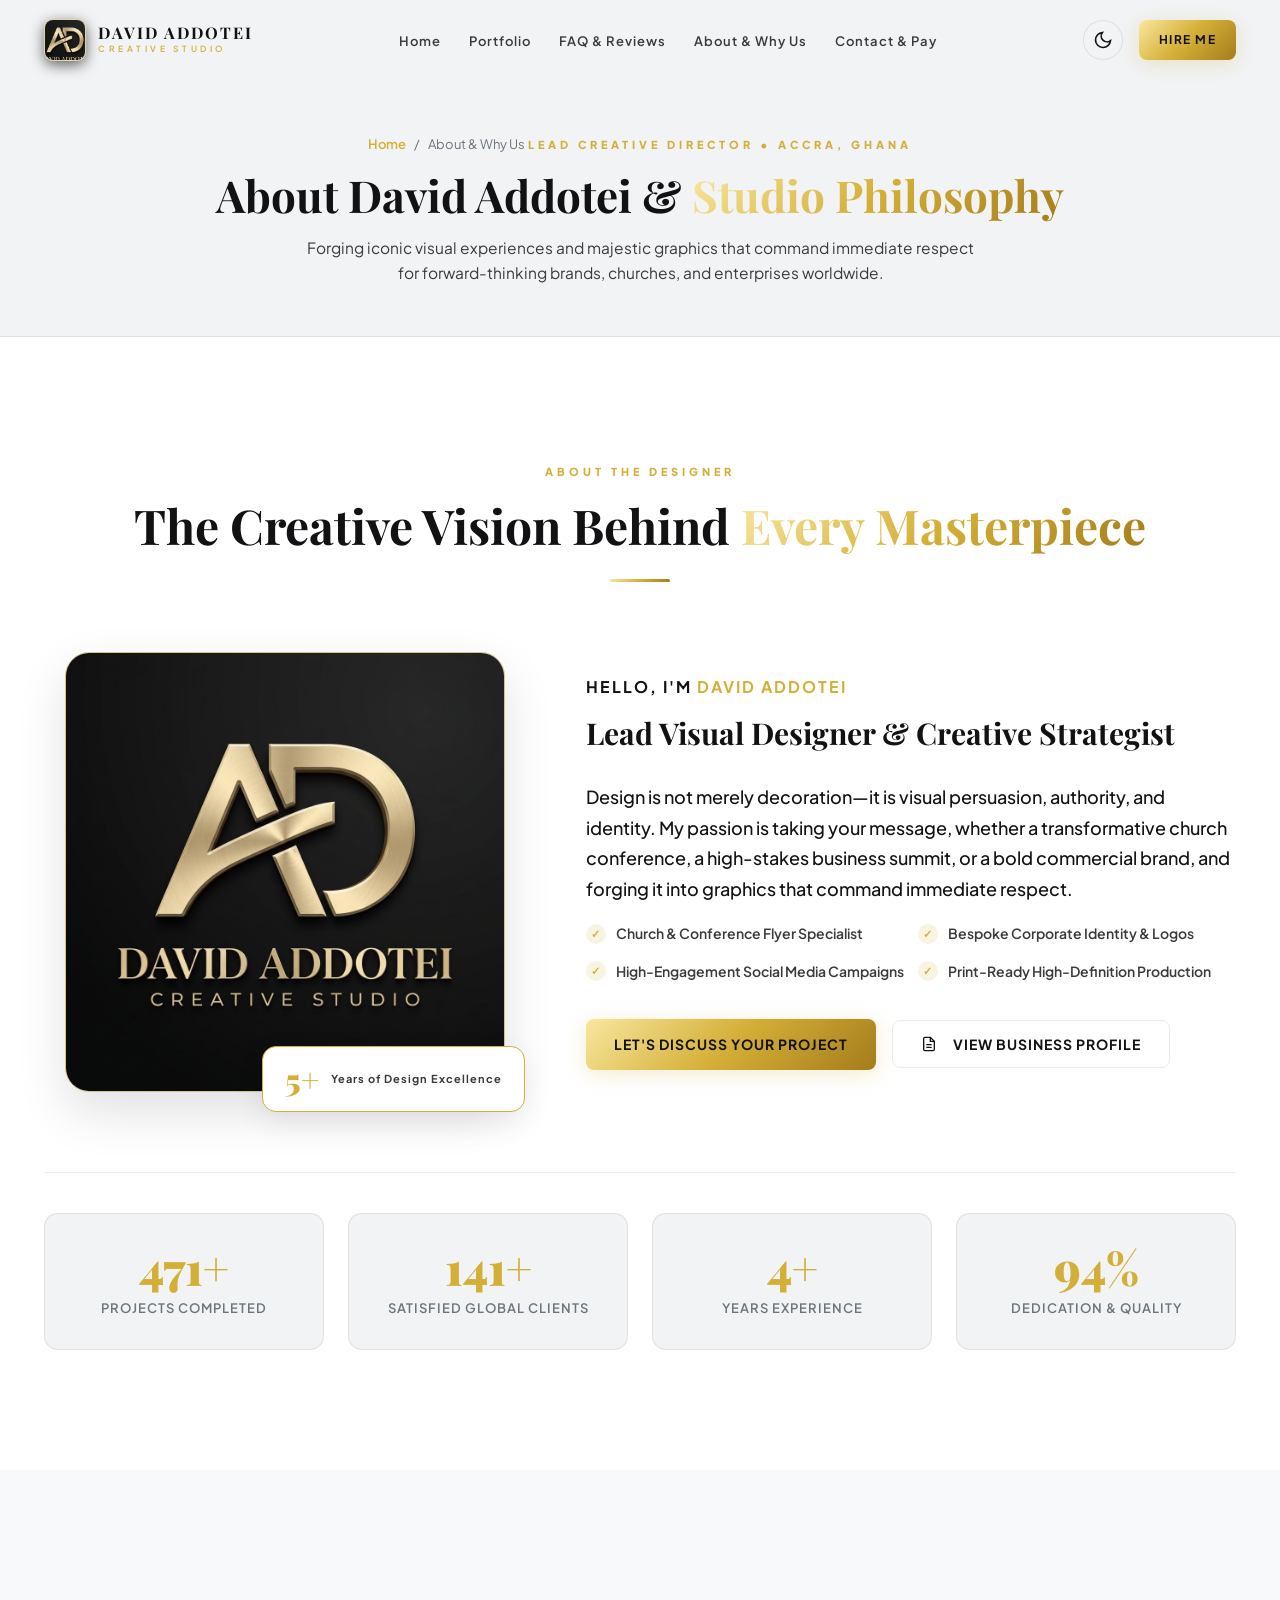
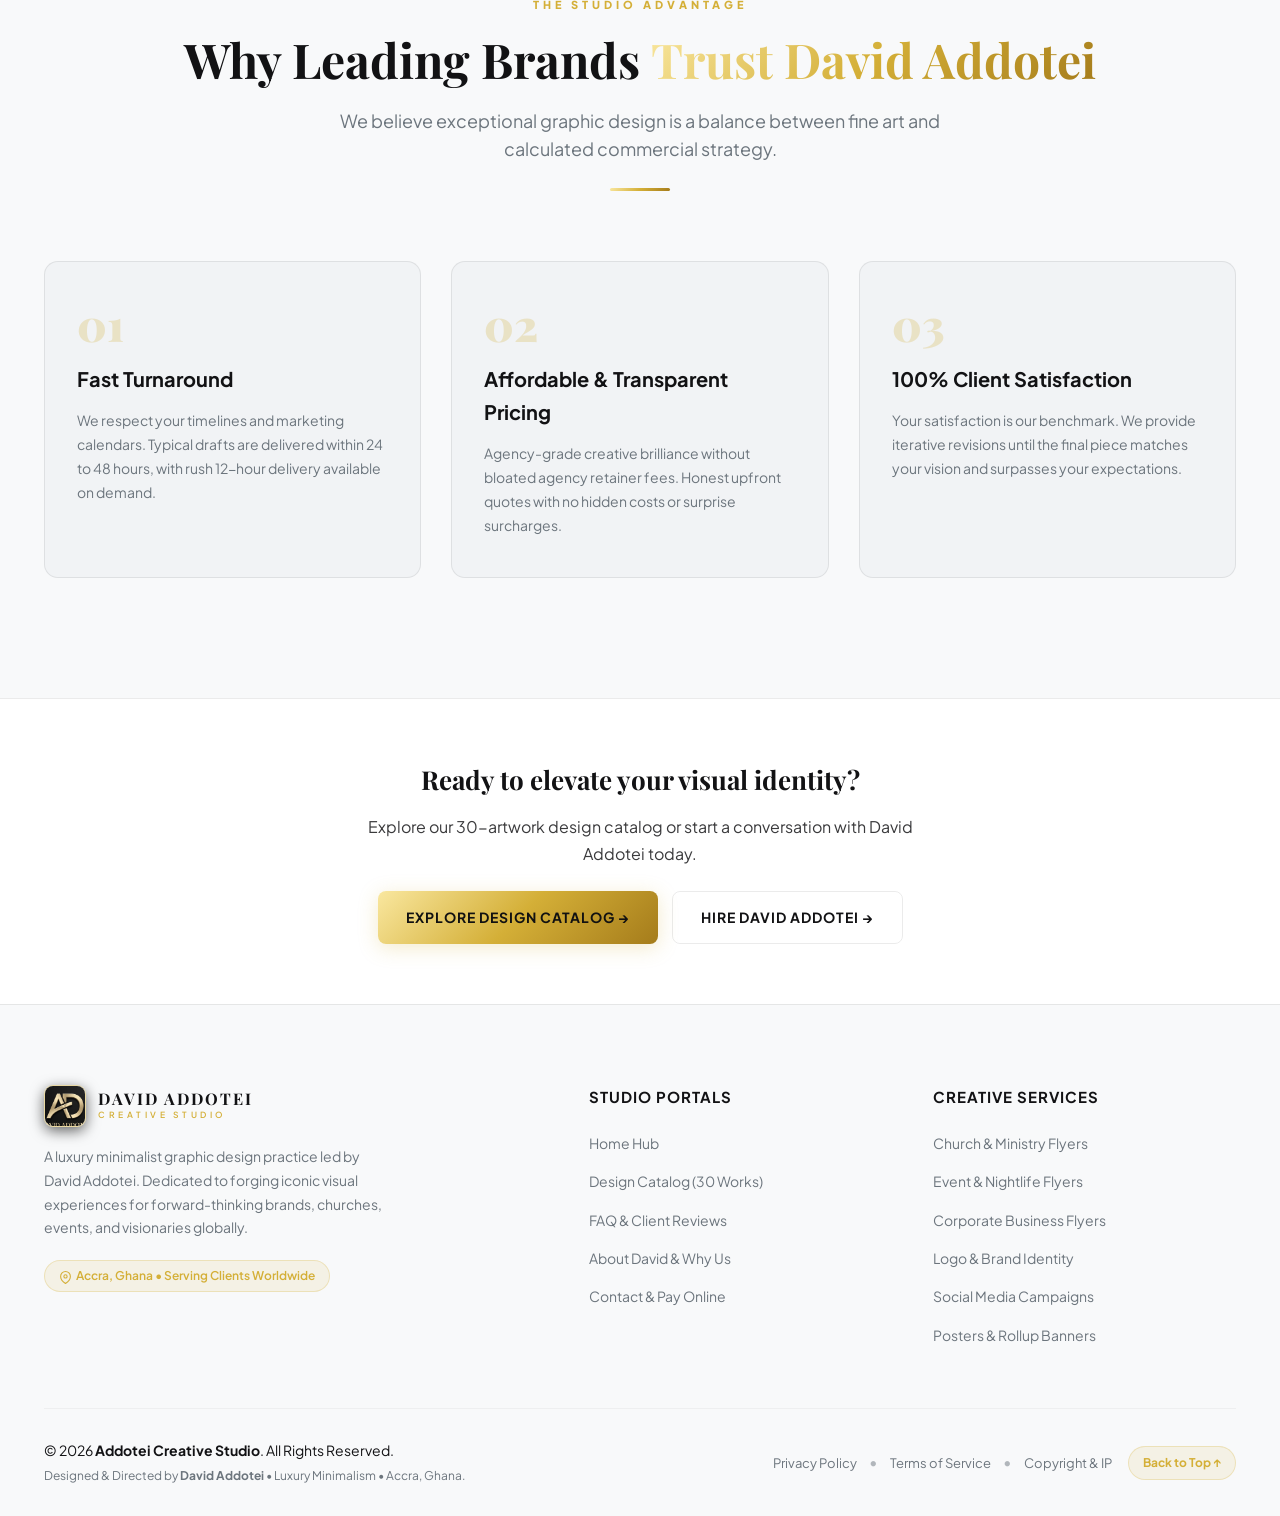
==== commit 48a97b8d: "Reorder portal cards and navigation: FAQ before About David (v5.1)" ====
--- a/about.html
+++ b/about.html
@@ -79,7 +79,7 @@
   <link href="https://fonts.googleapis.com/css2?family=Playfair+Display:ital,wght@0,500;0,700;0,900;1,400;1,700&family=Plus+Jakarta+Sans:wght@300;400;500;600;700;800&display=swap" rel="stylesheet">
 
   <!-- Main Stylesheet -->
-  <link rel="stylesheet" href="style.css?v=5.0">
+  <link rel="stylesheet" href="style.css?v=5.1">
 
   <!-- Schema.org Structured Data -->
   <script type="application/ld+json">
@@ -171,8 +171,8 @@
         <ul class="nav-links">
           <li><a href="index.html" class="nav-link ">Home</a></li>
           <li><a href="portfolio.html" class="nav-link ">Portfolio</a></li>
+          <li><a href="faq.html" class="nav-link ">FAQ &amp; Reviews</a></li>
           <li><a href="about.html" class="nav-link active">About &amp; Why Us</a></li>
-          <li><a href="faq.html" class="nav-link ">FAQ &amp; Reviews</a></li>
           <li><a href="contact.html" class="nav-link ">Contact &amp; Pay</a></li>
         </ul>
       </nav>
@@ -217,8 +217,8 @@
       <ul class="mobile-nav-links">
         <li><a href="index.html" class="mobile-nav-link ">Home</a></li>
         <li><a href="portfolio.html" class="mobile-nav-link ">Portfolio Catalog</a></li>
+        <li><a href="faq.html" class="mobile-nav-link ">FAQ &amp; Reviews</a></li>
         <li><a href="about.html" class="mobile-nav-link active">About &amp; Why Us</a></li>
-        <li><a href="faq.html" class="mobile-nav-link ">FAQ &amp; Reviews</a></li>
         <li><a href="contact.html" class="mobile-nav-link ">Contact &amp; Pay Online</a></li>
       </ul>
       <div class="mobile-menu-cta">
@@ -421,8 +421,8 @@
           <ul class="footer-links">
             <li><a href="index.html">Home Hub</a></li>
             <li><a href="portfolio.html">Design Catalog (30 Works)</a></li>
+            <li><a href="faq.html">FAQ &amp; Client Reviews</a></li>
             <li><a href="about.html">About David &amp; Why Us</a></li>
-            <li><a href="faq.html">FAQ &amp; Client Reviews</a></li>
             <li><a href="contact.html">Contact &amp; Pay Online</a></li>
           </ul>
         </div>
@@ -721,6 +721,6 @@
   
 
   <!-- Main JavaScript File -->
-  <script src="script.js?v=5.0"></script>
+  <script src="script.js?v=5.1"></script>
 </body>
 </html>
